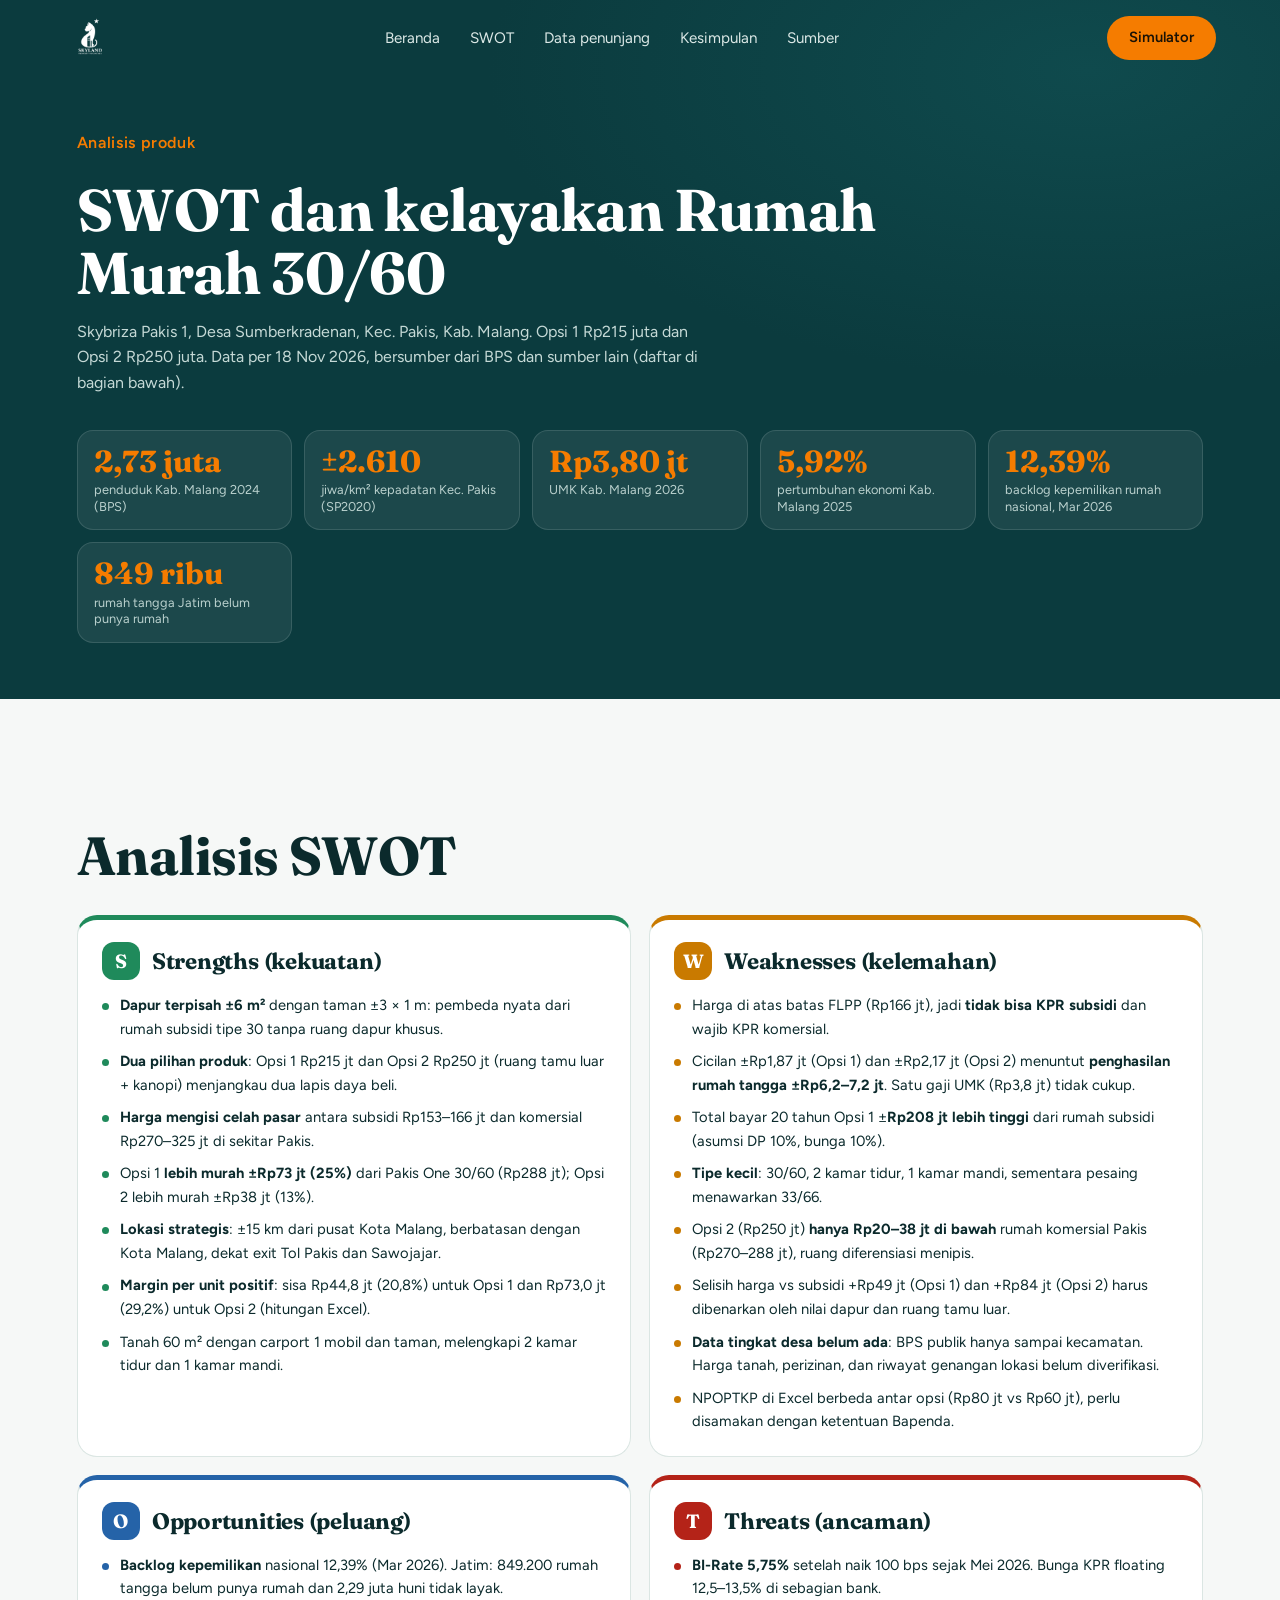
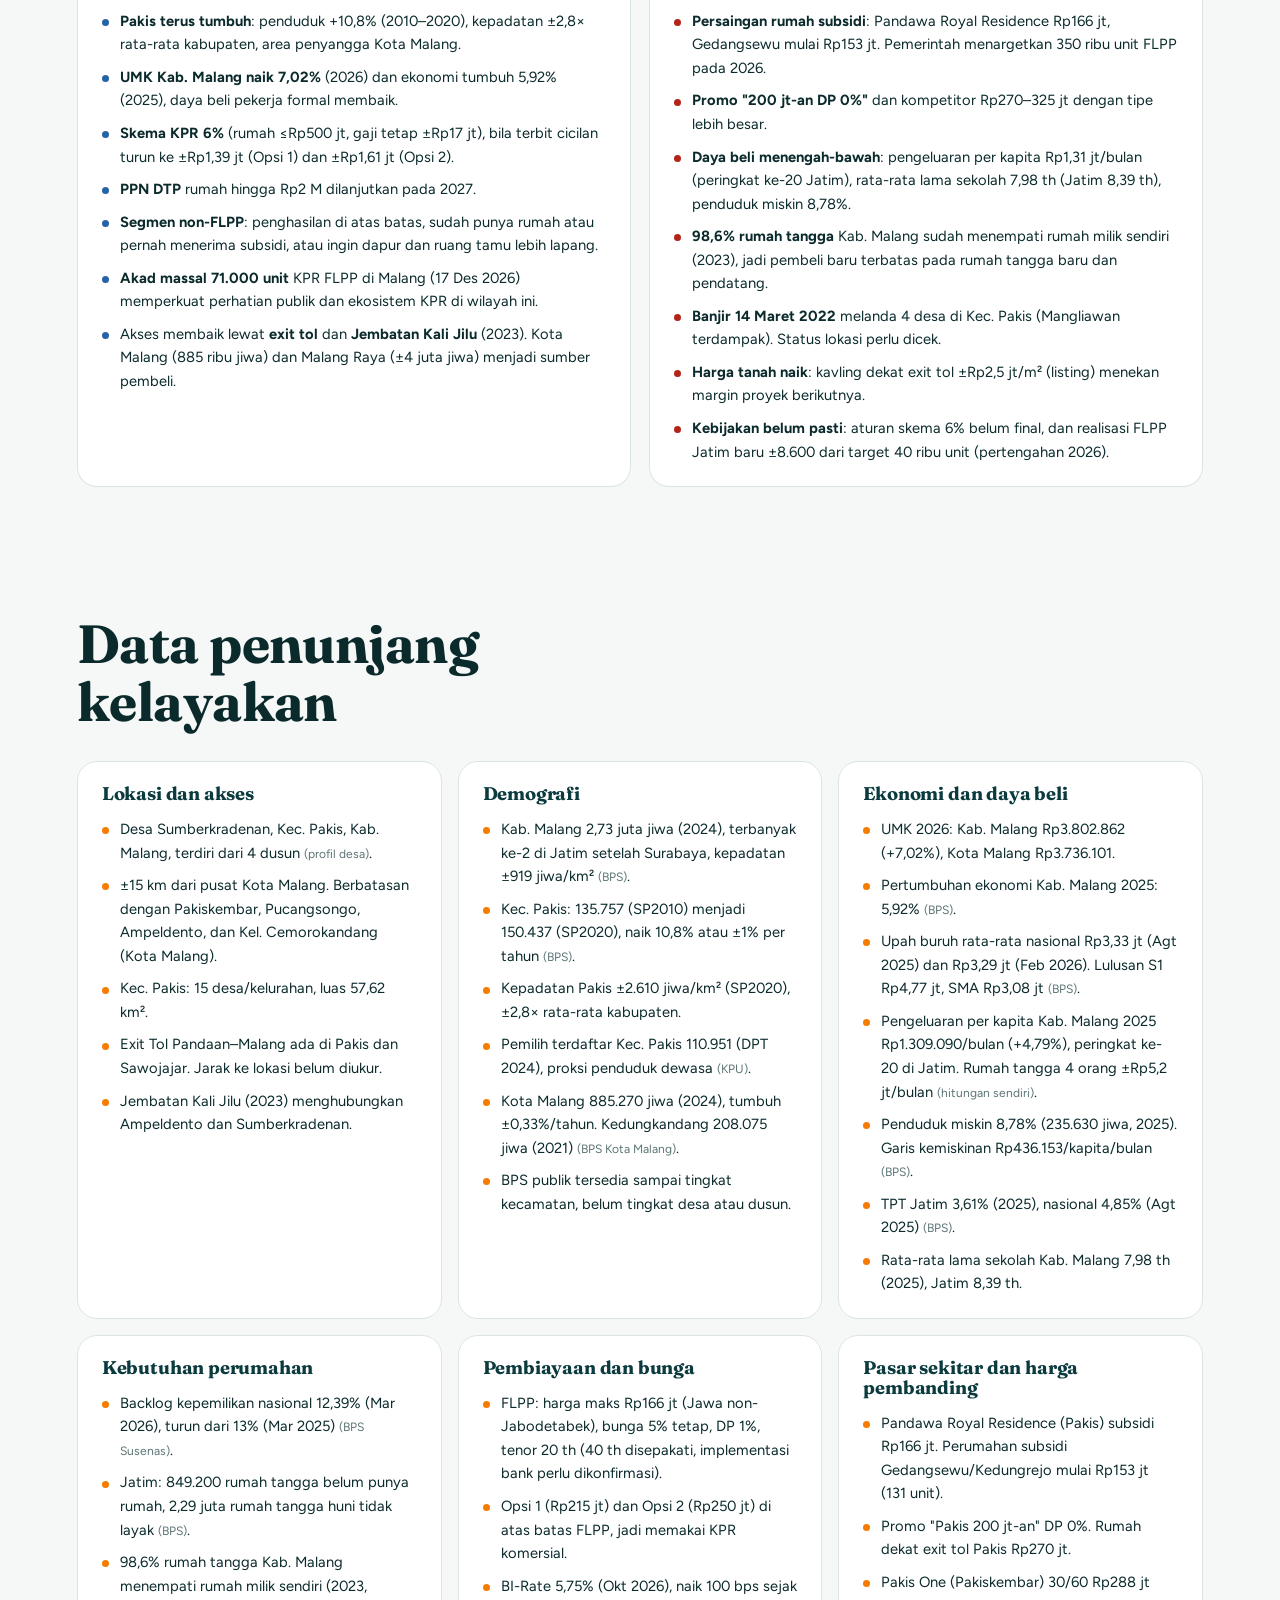
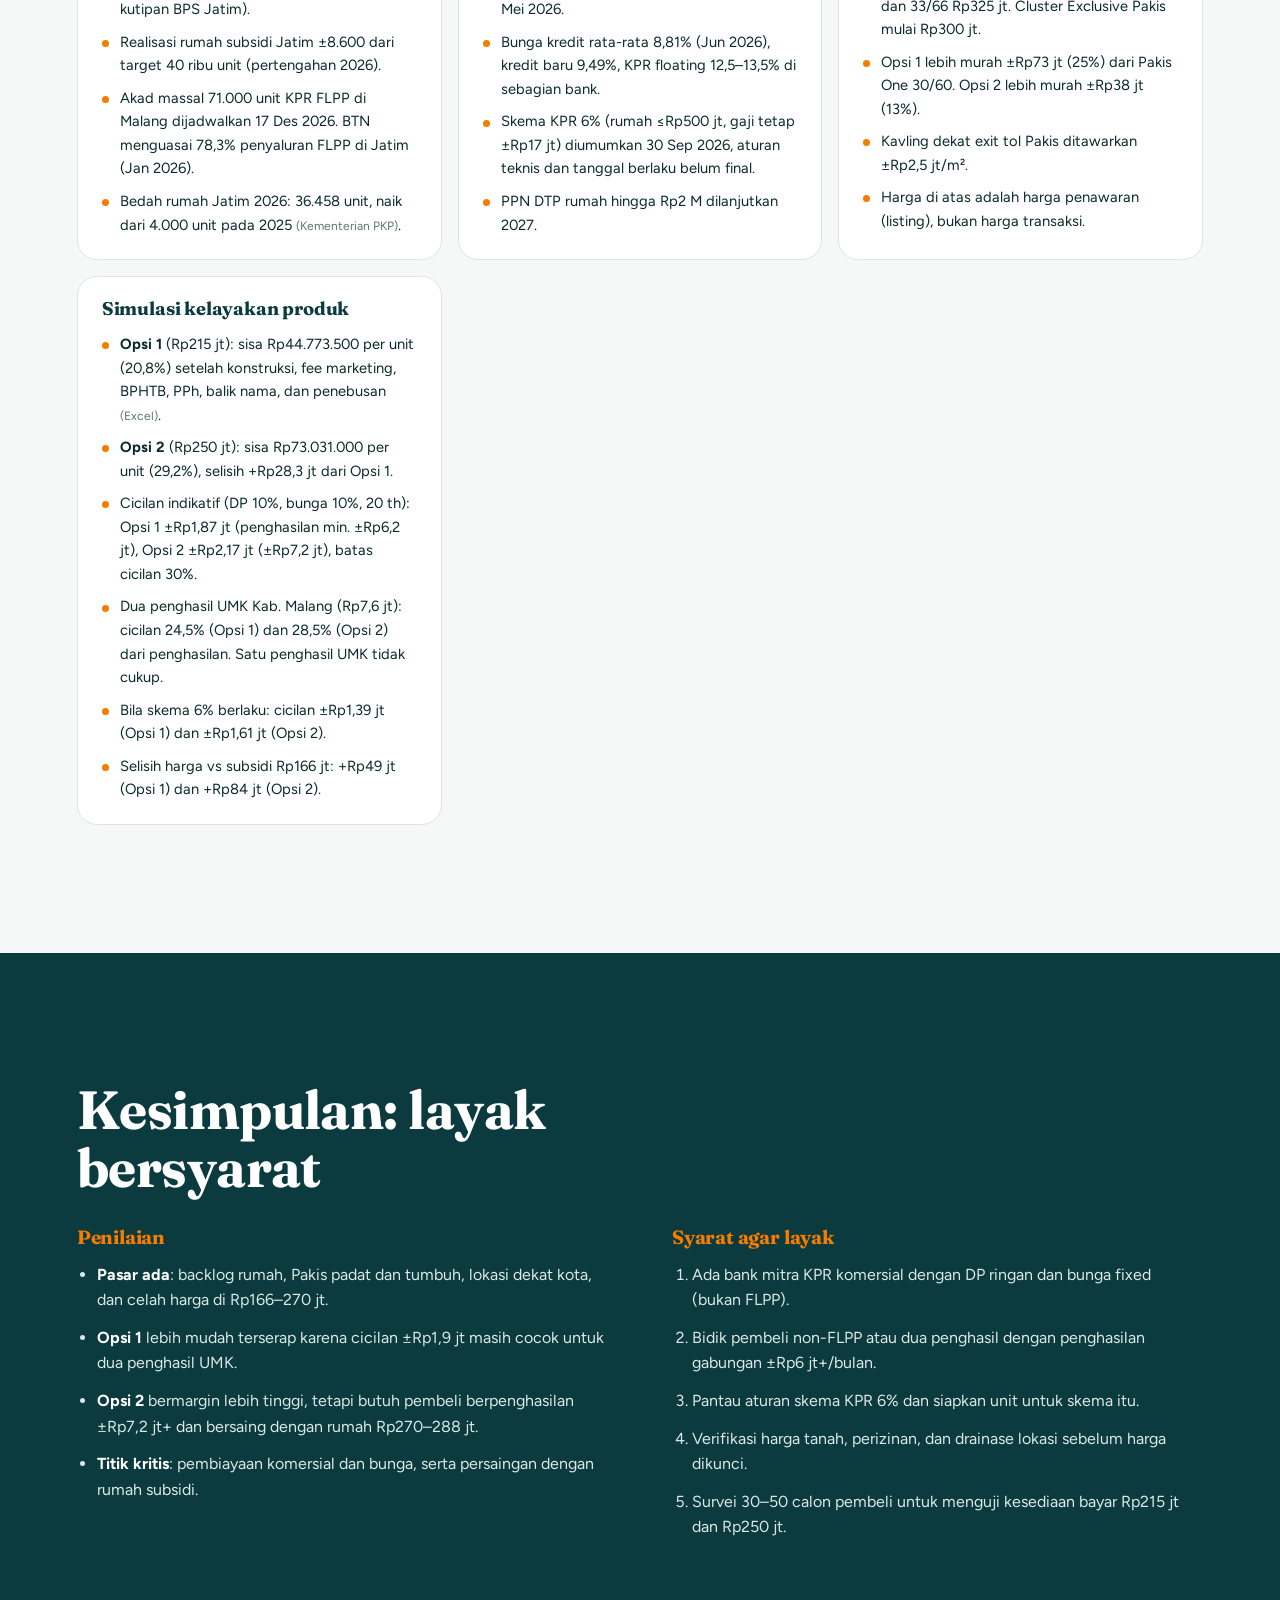
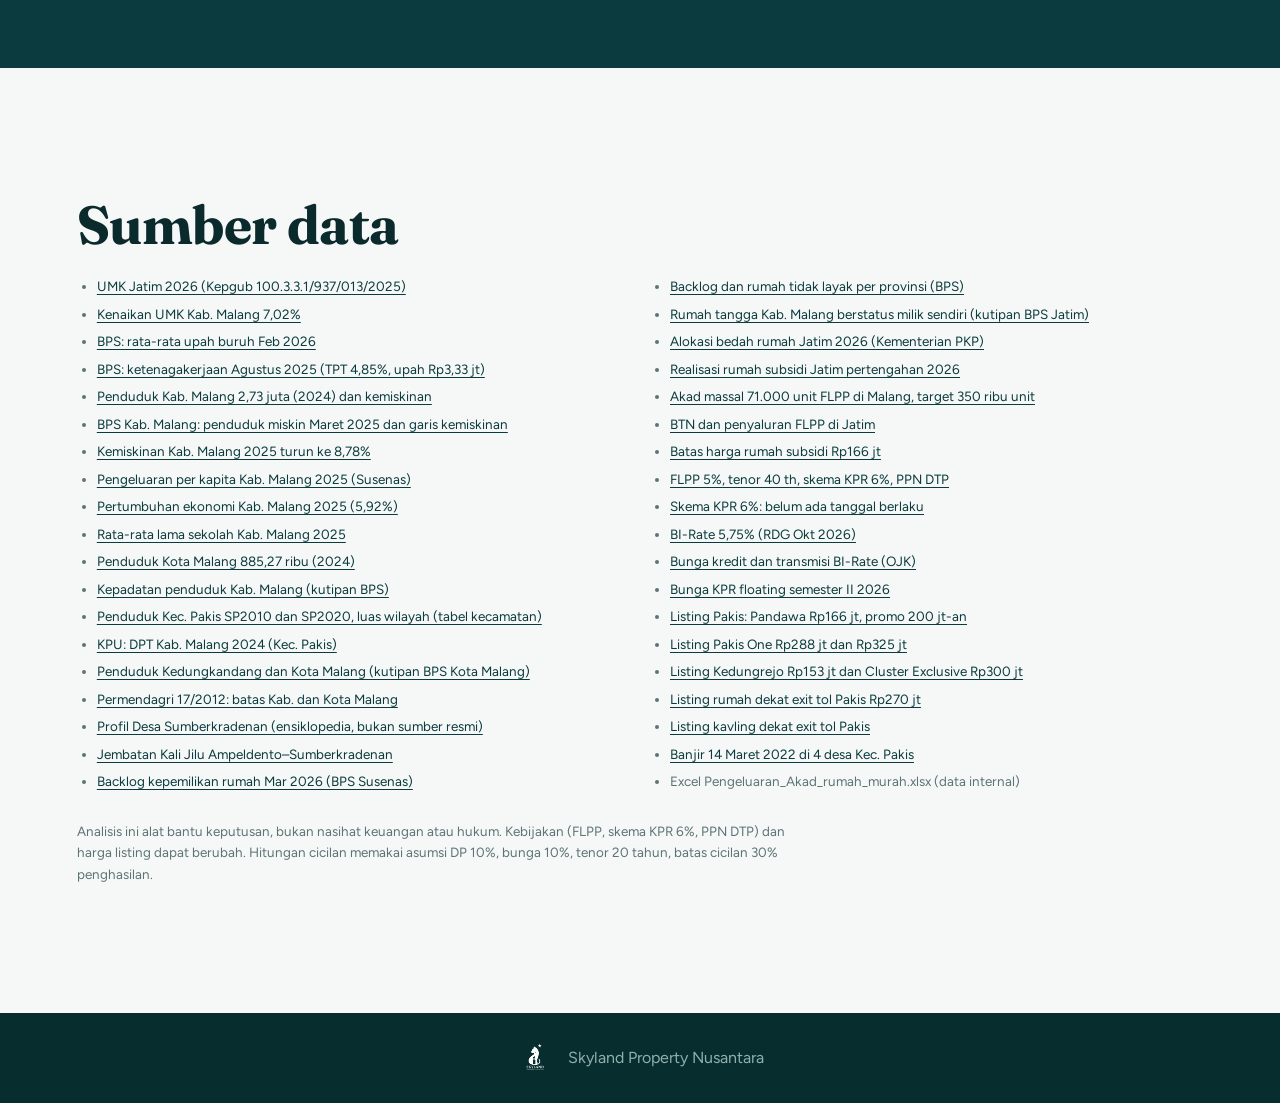
==== analisa.html @ 891e8d33 "Add files via upload" ====
<!DOCTYPE html>
<html lang="id">
<head>
<meta charset="UTF-8">
<meta name="viewport" content="width=device-width, initial-scale=1">
<title>Analisis SWOT &amp; Kelayakan | Rumah Murah 30/60 Skybriza Pakis</title>
<link rel="preconnect" href="https://fonts.googleapis.com">
<link rel="preconnect" href="https://fonts.gstatic.com" crossorigin>
<link href="https://fonts.googleapis.com/css2?family=Fraunces:opsz,wght@9..144,500;9..144,700&family=Figtree:wght@400;500;600;700&display=swap" rel="stylesheet">
<link rel="stylesheet" href="style.css">
</head>
<body>
<header class="nav" id="nav">
  <a href="index.html" class="brand"><img src="img/logo.webp" alt="Skyland Property Nusantara"></a>
  <nav>
    <a href="index.html">Beranda</a>
    <a href="#swot">SWOT</a>
    <a href="#data">Data penunjang</a>
    <a href="#kesimpulan">Kesimpulan</a>
    <a href="#sumber">Sumber</a>
  </nav>
  <a href="index.html#simulator" class="btn btn-sm">Simulator</a>
</header>

<main>
<section class="ahero">
  <p class="tag">Analisis produk</p>
  <h1>SWOT dan kelayakan Rumah Murah 30/60</h1>
  <p>Skybriza Pakis 1, Desa Sumberkradenan, Kec. Pakis, Kab. Malang. Opsi 1 Rp215 juta dan Opsi 2 Rp250 juta. Data per 18 Nov 2026, bersumber dari BPS dan sumber lain (daftar di bagian bawah).</p>
  <div class="figs">
    <div class="fig"><b data-to="2.73" data-dec="2" data-suf=" juta">0</b><span>penduduk Kab. Malang 2024 (BPS)</span></div>
    <div class="fig"><b data-to="2610" data-pre="±">0</b><span>jiwa/km² kepadatan Kec. Pakis (SP2020)</span></div>
    <div class="fig"><b data-to="3.80" data-dec="2" data-pre="Rp" data-suf=" jt">0</b><span>UMK Kab. Malang 2026</span></div>
    <div class="fig"><b data-to="5.92" data-dec="2" data-suf="%">0</b><span>pertumbuhan ekonomi Kab. Malang 2025</span></div>
    <div class="fig"><b data-to="12.39" data-dec="2" data-suf="%">0</b><span>backlog kepemilikan rumah nasional, Mar 2026</span></div>
    <div class="fig"><b data-to="849" data-suf=" ribu">0</b><span>rumah tangga Jatim belum punya rumah</span></div>
  </div>
</section>

<section class="sec" id="swot">
  <h2>Analisis SWOT</h2>
  <div class="swot">
    <article class="sw" style="--c:#1f8a5b"><h3><i>S</i>Strengths (kekuatan)</h3><ul>
      <li><b>Dapur terpisah ±6 m²</b> dengan taman ±3 × 1 m: pembeda nyata dari rumah subsidi tipe 30 tanpa ruang dapur khusus.</li>
      <li><b>Dua pilihan produk</b>: Opsi 1 Rp215 jt dan Opsi 2 Rp250 jt (ruang tamu luar + kanopi) menjangkau dua lapis daya beli.</li>
      <li><b>Harga mengisi celah pasar</b> antara subsidi Rp153–166 jt dan komersial Rp270–325 jt di sekitar Pakis.</li>
      <li>Opsi 1 <b>lebih murah ±Rp73 jt (25%)</b> dari Pakis One 30/60 (Rp288 jt); Opsi 2 lebih murah ±Rp38 jt (13%).</li>
      <li><b>Lokasi strategis</b>: ±15 km dari pusat Kota Malang, berbatasan dengan Kota Malang, dekat exit Tol Pakis dan Sawojajar.</li>
      <li><b>Margin per unit positif</b>: sisa Rp44,8 jt (20,8%) untuk Opsi 1 dan Rp73,0 jt (29,2%) untuk Opsi 2 (hitungan Excel).</li>
      <li>Tanah 60 m² dengan carport 1 mobil dan taman, melengkapi 2 kamar tidur dan 1 kamar mandi.</li>
    </ul></article>
    <article class="sw" style="--c:#c97a00"><h3><i>W</i>Weaknesses (kelemahan)</h3><ul>
      <li>Harga di atas batas FLPP (Rp166 jt), jadi <b>tidak bisa KPR subsidi</b> dan wajib KPR komersial.</li>
      <li>Cicilan ±Rp1,87 jt (Opsi 1) dan ±Rp2,17 jt (Opsi 2) menuntut <b>penghasilan rumah tangga ±Rp6,2–7,2 jt</b>. Satu gaji UMK (Rp3,8 jt) tidak cukup.</li>
      <li>Total bayar 20 tahun Opsi 1 ±<b>Rp208 jt lebih tinggi</b> dari rumah subsidi (asumsi DP 10%, bunga 10%).</li>
      <li><b>Tipe kecil</b>: 30/60, 2 kamar tidur, 1 kamar mandi, sementara pesaing menawarkan 33/66.</li>
      <li>Opsi 2 (Rp250 jt) <b>hanya Rp20–38 jt di bawah</b> rumah komersial Pakis (Rp270–288 jt), ruang diferensiasi menipis.</li>
      <li>Selisih harga vs subsidi +Rp49 jt (Opsi 1) dan +Rp84 jt (Opsi 2) harus dibenarkan oleh nilai dapur dan ruang tamu luar.</li>
      <li><b>Data tingkat desa belum ada</b>: BPS publik hanya sampai kecamatan. Harga tanah, perizinan, dan riwayat genangan lokasi belum diverifikasi.</li>
      <li>NPOPTKP di Excel berbeda antar opsi (Rp80 jt vs Rp60 jt), perlu disamakan dengan ketentuan Bapenda.</li>
    </ul></article>
    <article class="sw" style="--c:#2563a8"><h3><i>O</i>Opportunities (peluang)</h3><ul>
      <li><b>Backlog kepemilikan</b> nasional 12,39% (Mar 2026). Jatim: 849.200 rumah tangga belum punya rumah dan 2,29 juta huni tidak layak.</li>
      <li><b>Pakis terus tumbuh</b>: penduduk +10,8% (2010–2020), kepadatan ±2,8× rata-rata kabupaten, area penyangga Kota Malang.</li>
      <li><b>UMK Kab. Malang naik 7,02%</b> (2026) dan ekonomi tumbuh 5,92% (2025), daya beli pekerja formal membaik.</li>
      <li><b>Skema KPR 6%</b> (rumah ≤Rp500 jt, gaji tetap ±Rp17 jt), bila terbit cicilan turun ke ±Rp1,39 jt (Opsi 1) dan ±Rp1,61 jt (Opsi 2).</li>
      <li><b>PPN DTP</b> rumah hingga Rp2 M dilanjutkan pada 2027.</li>
      <li><b>Segmen non-FLPP</b>: penghasilan di atas batas, sudah punya rumah atau pernah menerima subsidi, atau ingin dapur dan ruang tamu lebih lapang.</li>
      <li><b>Akad massal 71.000 unit</b> KPR FLPP di Malang (17 Des 2026) memperkuat perhatian publik dan ekosistem KPR di wilayah ini.</li>
      <li>Akses membaik lewat <b>exit tol</b> dan <b>Jembatan Kali Jilu</b> (2023). Kota Malang (885 ribu jiwa) dan Malang Raya (±4 juta jiwa) menjadi sumber pembeli.</li>
    </ul></article>
    <article class="sw" style="--c:#b42318"><h3><i>T</i>Threats (ancaman)</h3><ul>
      <li><b>BI-Rate 5,75%</b> setelah naik 100 bps sejak Mei 2026. Bunga KPR floating 12,5–13,5% di sebagian bank.</li>
      <li><b>Persaingan rumah subsidi</b>: Pandawa Royal Residence Rp166 jt, Gedangsewu mulai Rp153 jt. Pemerintah menargetkan 350 ribu unit FLPP pada 2026.</li>
      <li><b>Promo "200 jt-an DP 0%"</b> dan kompetitor Rp270–325 jt dengan tipe lebih besar.</li>
      <li><b>Daya beli menengah-bawah</b>: pengeluaran per kapita Rp1,31 jt/bulan (peringkat ke-20 Jatim), rata-rata lama sekolah 7,98 th (Jatim 8,39 th), penduduk miskin 8,78%.</li>
      <li><b>98,6% rumah tangga</b> Kab. Malang sudah menempati rumah milik sendiri (2023), jadi pembeli baru terbatas pada rumah tangga baru dan pendatang.</li>
      <li><b>Banjir 14 Maret 2022</b> melanda 4 desa di Kec. Pakis (Mangliawan terdampak). Status lokasi perlu dicek.</li>
      <li><b>Harga tanah naik</b>: kavling dekat exit tol ±Rp2,5 jt/m² (listing) menekan margin proyek berikutnya.</li>
      <li><b>Kebijakan belum pasti</b>: aturan skema 6% belum final, dan realisasi FLPP Jatim baru ±8.600 dari target 40 ribu unit (pertengahan 2026).</li>
    </ul></article>
  </div>
</section>

<section class="sec" id="data" style="padding-top:0">
  <h2>Data penunjang kelayakan</h2>
  <div class="data">
    <article class="dc"><h3>Lokasi dan akses</h3><ul>
      <li>Desa Sumberkradenan, Kec. Pakis, Kab. Malang, terdiri dari 4 dusun <em>(profil desa)</em>.</li>
      <li>±15 km dari pusat Kota Malang. Berbatasan dengan Pakiskembar, Pucangsongo, Ampeldento, dan Kel. Cemorokandang (Kota Malang).</li>
      <li>Kec. Pakis: 15 desa/kelurahan, luas 57,62 km².</li>
      <li>Exit Tol Pandaan–Malang ada di Pakis dan Sawojajar. Jarak ke lokasi belum diukur.</li>
      <li>Jembatan Kali Jilu (2023) menghubungkan Ampeldento dan Sumberkradenan.</li>
    </ul></article>
    <article class="dc"><h3>Demografi</h3><ul>
      <li>Kab. Malang 2,73 juta jiwa (2024), terbanyak ke-2 di Jatim setelah Surabaya, kepadatan ±919 jiwa/km² <em>(BPS)</em>.</li>
      <li>Kec. Pakis: 135.757 (SP2010) menjadi 150.437 (SP2020), naik 10,8% atau ±1% per tahun <em>(BPS)</em>.</li>
      <li>Kepadatan Pakis ±2.610 jiwa/km² (SP2020), ±2,8× rata-rata kabupaten.</li>
      <li>Pemilih terdaftar Kec. Pakis 110.951 (DPT 2024), proksi penduduk dewasa <em>(KPU)</em>.</li>
      <li>Kota Malang 885.270 jiwa (2024), tumbuh ±0,33%/tahun. Kedungkandang 208.075 jiwa (2021) <em>(BPS Kota Malang)</em>.</li>
      <li>BPS publik tersedia sampai tingkat kecamatan, belum tingkat desa atau dusun.</li>
    </ul></article>
    <article class="dc"><h3>Ekonomi dan daya beli</h3><ul>
      <li>UMK 2026: Kab. Malang Rp3.802.862 (+7,02%), Kota Malang Rp3.736.101.</li>
      <li>Pertumbuhan ekonomi Kab. Malang 2025: 5,92% <em>(BPS)</em>.</li>
      <li>Upah buruh rata-rata nasional Rp3,33 jt (Agt 2025) dan Rp3,29 jt (Feb 2026). Lulusan S1 Rp4,77 jt, SMA Rp3,08 jt <em>(BPS)</em>.</li>
      <li>Pengeluaran per kapita Kab. Malang 2025 Rp1.309.090/bulan (+4,79%), peringkat ke-20 di Jatim. Rumah tangga 4 orang ±Rp5,2 jt/bulan <em>(hitungan sendiri)</em>.</li>
      <li>Penduduk miskin 8,78% (235.630 jiwa, 2025). Garis kemiskinan Rp436.153/kapita/bulan <em>(BPS)</em>.</li>
      <li>TPT Jatim 3,61% (2025), nasional 4,85% (Agt 2025) <em>(BPS)</em>.</li>
      <li>Rata-rata lama sekolah Kab. Malang 7,98 th (2025), Jatim 8,39 th.</li>
    </ul></article>
    <article class="dc"><h3>Kebutuhan perumahan</h3><ul>
      <li>Backlog kepemilikan nasional 12,39% (Mar 2026), turun dari 13% (Mar 2025) <em>(BPS Susenas)</em>.</li>
      <li>Jatim: 849.200 rumah tangga belum punya rumah, 2,29 juta rumah tangga huni tidak layak <em>(BPS)</em>.</li>
      <li>98,6% rumah tangga Kab. Malang menempati rumah milik sendiri (2023, kutipan BPS Jatim).</li>
      <li>Realisasi rumah subsidi Jatim ±8.600 dari target 40 ribu unit (pertengahan 2026).</li>
      <li>Akad massal 71.000 unit KPR FLPP di Malang dijadwalkan 17 Des 2026. BTN menguasai 78,3% penyaluran FLPP di Jatim (Jan 2026).</li>
      <li>Bedah rumah Jatim 2026: 36.458 unit, naik dari 4.000 unit pada 2025 <em>(Kementerian PKP)</em>.</li>
    </ul></article>
    <article class="dc"><h3>Pembiayaan dan bunga</h3><ul>
      <li>FLPP: harga maks Rp166 jt (Jawa non-Jabodetabek), bunga 5% tetap, DP 1%, tenor 20 th (40 th disepakati, implementasi bank perlu dikonfirmasi).</li>
      <li>Opsi 1 (Rp215 jt) dan Opsi 2 (Rp250 jt) di atas batas FLPP, jadi memakai KPR komersial.</li>
      <li>BI-Rate 5,75% (Okt 2026), naik 100 bps sejak Mei 2026.</li>
      <li>Bunga kredit rata-rata 8,81% (Jun 2026), kredit baru 9,49%, KPR floating 12,5–13,5% di sebagian bank.</li>
      <li>Skema KPR 6% (rumah ≤Rp500 jt, gaji tetap ±Rp17 jt) diumumkan 30 Sep 2026, aturan teknis dan tanggal berlaku belum final.</li>
      <li>PPN DTP rumah hingga Rp2 M dilanjutkan 2027.</li>
    </ul></article>
    <article class="dc"><h3>Pasar sekitar dan harga pembanding</h3><ul>
      <li>Pandawa Royal Residence (Pakis) subsidi Rp166 jt. Perumahan subsidi Gedangsewu/Kedungrejo mulai Rp153 jt (131 unit).</li>
      <li>Promo "Pakis 200 jt-an" DP 0%. Rumah dekat exit tol Pakis Rp270 jt.</li>
      <li>Pakis One (Pakiskembar) 30/60 Rp288 jt dan 33/66 Rp325 jt. Cluster Exclusive Pakis mulai Rp300 jt.</li>
      <li>Opsi 1 lebih murah ±Rp73 jt (25%) dari Pakis One 30/60. Opsi 2 lebih murah ±Rp38 jt (13%).</li>
      <li>Kavling dekat exit tol Pakis ditawarkan ±Rp2,5 jt/m².</li>
      <li>Harga di atas adalah harga penawaran (listing), bukan harga transaksi.</li>
    </ul></article>
    <article class="dc"><h3>Simulasi kelayakan produk</h3><ul>
      <li><b>Opsi 1</b> (Rp215 jt): sisa Rp44.773.500 per unit (20,8%) setelah konstruksi, fee marketing, BPHTB, PPh, balik nama, dan penebusan <em>(Excel)</em>.</li>
      <li><b>Opsi 2</b> (Rp250 jt): sisa Rp73.031.000 per unit (29,2%), selisih +Rp28,3 jt dari Opsi 1.</li>
      <li>Cicilan indikatif (DP 10%, bunga 10%, 20 th): Opsi 1 ±Rp1,87 jt (penghasilan min. ±Rp6,2 jt), Opsi 2 ±Rp2,17 jt (±Rp7,2 jt), batas cicilan 30%.</li>
      <li>Dua penghasil UMK Kab. Malang (Rp7,6 jt): cicilan 24,5% (Opsi 1) dan 28,5% (Opsi 2) dari penghasilan. Satu penghasil UMK tidak cukup.</li>
      <li>Bila skema 6% berlaku: cicilan ±Rp1,39 jt (Opsi 1) dan ±Rp1,61 jt (Opsi 2).</li>
      <li>Selisih harga vs subsidi Rp166 jt: +Rp49 jt (Opsi 1) dan +Rp84 jt (Opsi 2).</li>
    </ul></article>
  </div>
</section>

<section class="sec dark" id="kesimpulan">
  <h2>Kesimpulan: layak bersyarat</h2>
  <div class="concl">
    <div><h3>Penilaian</h3><ul class="cl">
      <li><b>Pasar ada</b>: backlog rumah, Pakis padat dan tumbuh, lokasi dekat kota, dan celah harga di Rp166–270 jt.</li>
      <li><b>Opsi 1</b> lebih mudah terserap karena cicilan ±Rp1,9 jt masih cocok untuk dua penghasil UMK.</li>
      <li><b>Opsi 2</b> bermargin lebih tinggi, tetapi butuh pembeli berpenghasilan ±Rp7,2 jt+ dan bersaing dengan rumah Rp270–288 jt.</li>
      <li><b>Titik kritis</b>: pembiayaan komersial dan bunga, serta persaingan dengan rumah subsidi.</li>
    </ul></div>
    <div><h3>Syarat agar layak</h3><ol class="cl">
      <li>Ada bank mitra KPR komersial dengan DP ringan dan bunga fixed (bukan FLPP).</li>
      <li>Bidik pembeli non-FLPP atau dua penghasil dengan penghasilan gabungan ±Rp6 jt+/bulan.</li>
      <li>Pantau aturan skema KPR 6% dan siapkan unit untuk skema itu.</li>
      <li>Verifikasi harga tanah, perizinan, dan drainase lokasi sebelum harga dikunci.</li>
      <li>Survei 30–50 calon pembeli untuk menguji kesediaan bayar Rp215 jt dan Rp250 jt.</li>
    </ol></div>
  </div>
</section>

<section class="sec" id="sumber">
  <h2>Sumber data</h2>
  <ul class="srcl" id="srcl"></ul>
  <p class="hint2">Analisis ini alat bantu keputusan, bukan nasihat keuangan atau hukum. Kebijakan (FLPP, skema KPR 6%, PPN DTP) dan harga listing dapat berubah. Hitungan cicilan memakai asumsi DP 10%, bunga 10%, tenor 20 tahun, batas cicilan 30% penghasilan.</p>
</section>
</main>
<footer><img src="img/logo.webp" alt=""><span>Skyland Property Nusantara</span></footer>
<script src="analisa.js"></script>
</body>
</html>
---- style.css ----
:root{
  --teal:#0b3b3e; --teal2:#0f4a4d; --mint:#e8efed; --paper:#f6f8f7;
  --orange:#f57c00; --green:#1f7a6b; --ink:#0b2a2c; --mut:#5d7476;
  --serif:'Fraunces',Cambria,Georgia,serif; --sans:'Figtree',system-ui,sans-serif;
  --mx:0; --my:0;
}
*{box-sizing:border-box;margin:0;padding:0}
html{scroll-behavior:smooth;scroll-padding-top:80px}
body{font-family:var(--sans);color:var(--ink);background:var(--paper);line-height:1.6;overflow-x:hidden}
img{display:block;max-width:100%}
h1,h2,h3{font-family:var(--serif);font-weight:700;line-height:1.08;letter-spacing:-.01em}
h2{font-size:clamp(2rem,4.2vw,3.4rem);max-width:18ch}
a{color:inherit;text-decoration:none}
:focus-visible{outline:3px solid var(--orange);outline-offset:3px}

/* NAV */
.nav{position:fixed;inset:0 0 auto;z-index:50;display:flex;align-items:center;justify-content:space-between;padding:12px clamp(20px,5vw,64px);transition:.3s}
.nav.solid{background:rgba(11,59,62,.88);backdrop-filter:blur(14px);padding-block:8px}
.brand img{height:52px;width:auto}
.nav nav{display:flex;gap:30px;color:#dbe8e6;font-size:.95rem}
.nav nav a{position:relative;padding:4px 0}
.nav nav a::after{content:"";position:absolute;left:0;bottom:0;height:2px;width:100%;background:var(--orange);transform:scaleX(0);transform-origin:left;transition:transform .3s}
.nav nav a:hover::after{transform:scaleX(1)}
.btn{display:inline-block;background:var(--orange);color:#1a1205;font-weight:600;padding:16px 34px;border-radius:999px;transition:transform .25s,box-shadow .25s}
.btn:hover{transform:translateY(-3px);box-shadow:0 14px 30px -10px rgba(245,124,0,.7)}
.btn-sm{padding:10px 22px;font-size:.92rem}

/* HERO */
.hero{min-height:100svh;background:radial-gradient(1200px 700px at 80% 30%,var(--teal2),var(--teal) 60%);color:#fff;display:grid;grid-template-columns:1.05fr .95fr;align-items:center;gap:40px;padding:120px clamp(20px,6vw,90px) 70px;overflow:hidden}
.tag{color:var(--orange);font-weight:600;letter-spacing:.04em;margin-bottom:22px}
.hero h1{font-size:clamp(2.8rem,6.6vw,5.8rem)}
.hero h1 span{display:block;opacity:0;transform:translateY(40px);animation:up .9s cubic-bezier(.2,.7,.2,1) forwards}
.hero h1 span:nth-child(2){animation-delay:.18s}
.lead{max-width:34ch;font-size:1.2rem;color:#c5d9d6;margin:28px 0 36px;opacity:0;animation:up .9s .4s forwards}
.hero-cta{display:flex;align-items:center;gap:28px;flex-wrap:wrap;opacity:0;animation:up .9s .55s forwards}
.price{background:var(--orange);color:#1a1205;font-weight:700;font-size:1.5rem;padding:14px 38px;border-radius:999px}
.link{border-bottom:2px solid var(--orange);padding-bottom:3px}
@keyframes up{to{opacity:1;transform:none}}

.stage{position:relative;height:min(78vh,680px);justify-self:center;width:min(100%,520px)}
.layer{position:absolute;transition:transform .25s ease-out;will-change:transform}
.l1{inset:0 12% 0 0;transform:translate(calc(var(--mx)*-14px),calc(var(--my)*-10px))}
.l2{right:0;bottom:3%;width:47%;transform:translate(calc(var(--mx)*26px),calc(var(--my)*20px));animation:float 6s ease-in-out infinite}
.l3{left:-4%;top:14%;transform:translate(calc(var(--mx)*40px),calc(var(--my)*28px))}
.arch{height:100%;border-radius:999px 999px 28px 28px;overflow:hidden;box-shadow:0 40px 80px -30px #000}
.arch img{width:100%;height:118%;object-fit:cover;transform:translateY(var(--sy,0px))}
.plan-card{background:#fff;padding:10px;border-radius:20px;box-shadow:0 30px 60px -20px #000}
.plan-card img{border-radius:12px}
.chip{background:rgba(255,255,255,.95);color:var(--ink);padding:12px 18px;border-radius:16px;font-size:.85rem;line-height:1.3;box-shadow:0 18px 40px -16px #000}
.chip b{font-size:1.1rem;color:var(--orange)}
@keyframes float{50%{translate:0 -12px}}

/* SECTIONS */
.sec{padding:clamp(70px,10vw,140px) clamp(20px,6vw,90px)}
.sub{color:var(--mut);margin-top:14px}
.dark{background:var(--teal);color:#fff}
.dark .sub{color:#a9c4c1}

/* COMPARE */
.compare{--p:50%;position:relative;margin-top:44px;border-radius:28px;overflow:hidden;background:#fff;height:min(72vh,620px);box-shadow:0 30px 70px -40px #0b3b3e;user-select:none;touch-action:pan-y}
.pane{position:absolute;inset:0;display:grid;place-items:center;padding:24px}
.pane img{height:100%;width:auto;max-width:46%;object-fit:contain}
.base{background:var(--mint)}
.base img{margin-right:auto;margin-left:6%}
.top{background:#fff;clip-path:inset(0 0 0 var(--p))}
.top img{margin-left:auto;margin-right:6%}
.cap{position:absolute;top:50%;transform:translateY(-50%);max-width:240px}
.cap small{display:block;color:var(--mut);font-weight:600}
.cap b{display:block;font-family:var(--serif);font-size:clamp(1.6rem,3vw,2.5rem);margin:4px 0 8px}
.cap span{font-size:.95rem;color:var(--mut)}
.cap.left{right:6%;text-align:right}
.cap.right{left:6%}
.cap.right small,.cap.right b{color:var(--orange)}
.handle{position:absolute;top:0;bottom:0;left:var(--p);width:3px;background:var(--orange);transform:translateX(-50%);pointer-events:none}
.handle i{position:absolute;top:50%;left:50%;width:54px;height:54px;border-radius:50%;background:var(--orange);transform:translate(-50%,-50%);box-shadow:0 8px 24px -6px rgba(0,0,0,.5)}
.handle i::before,.handle i::after{content:"";position:absolute;top:50%;width:9px;height:9px;border:solid #1a1205;border-width:0 0 3px 3px}
.handle i::before{left:14px;transform:translateY(-50%) rotate(45deg)}
.handle i::after{right:14px;transform:translateY(-50%) rotate(-135deg)}
#range{position:absolute;inset:0;width:100%;height:100%;opacity:0;cursor:ew-resize}

/* DENAH */
.denah-wrap{display:grid;grid-template-columns:minmax(260px,.8fr) 1.2fr;gap:clamp(30px,6vw,90px);align-items:center}
.plan{position:relative;background:#fff;padding:14px;border-radius:24px;max-width:400px;justify-self:center;box-shadow:0 40px 80px -30px #000}
.plan img{border-radius:14px}
.pin{position:absolute;left:var(--x);top:var(--y);width:38px;height:38px;margin:-19px 0 0 -19px;border-radius:50%;border:3px solid #fff;background:var(--orange);color:#1a1205;font:700 1rem var(--sans);cursor:pointer;transition:transform .25s,background .25s}
.pin::after{content:"";position:absolute;inset:-8px;border-radius:50%;border:2px solid var(--orange);animation:ping 2.4s infinite;opacity:0}
.pin.on{transform:scale(1.3);background:#fff;z-index:2}
.pin.on::after{opacity:1}
@keyframes ping{0%{transform:scale(.7);opacity:.9}100%{transform:scale(1.5);opacity:0}}
.rooms ul{list-style:none;margin-top:34px}
.rooms li{display:flex;align-items:center;gap:18px;padding:16px 18px;border-radius:18px;cursor:pointer;transition:background .25s,transform .25s}
.rooms li:hover,.rooms li.on{background:rgba(255,255,255,.09)}
.rooms li.on{transform:translateX(10px)}
.rooms li>i{flex:none;width:42px;height:42px;border-radius:50%;background:var(--orange);color:#1a1205;display:grid;place-items:center;font:700 1rem var(--sans)}
.rooms li b{display:block;font-size:1.15rem}
.rooms li span{color:#a9c4c1}

/* DAPUR */
.kitchen{display:grid;grid-template-columns:1.2fr .8fr;gap:clamp(30px,5vw,80px);margin-top:46px;align-items:center}
.tabs{display:inline-flex;background:var(--mint);border-radius:999px;padding:5px;margin-bottom:18px}
.tabs button{border:0;background:none;font:600 .92rem var(--sans);padding:9px 20px;border-radius:999px;cursor:pointer;color:var(--mut)}
.tabs button.on{background:var(--teal);color:#fff}
.tilt{position:relative;border-radius:26px;overflow:hidden;background:var(--mint);transform:perspective(1000px) rotateX(var(--rx,0deg)) rotateY(var(--ry,0deg));transition:transform .2s ease-out;box-shadow:0 36px 70px -36px #0b3b3e}
.tilt img{width:100%;aspect-ratio:16/10;object-fit:cover;transition:opacity .3s}
.badge{position:absolute;left:20px;bottom:20px;background:var(--orange);color:#1a1205;font-weight:700;padding:10px 22px;border-radius:999px}
.feats{list-style:none;display:grid;gap:26px}
.feats li{padding-left:22px;border-left:3px solid var(--orange);color:var(--mut)}
.feats b{display:block;color:var(--ink);font-size:1.15rem;margin-bottom:2px}

/* HARGA */
.money{display:grid;grid-template-columns:1.2fr .8fr;gap:clamp(30px,6vw,90px);margin-top:46px;align-items:center}
.row{display:grid;grid-template-columns:140px 1fr 110px;align-items:center;gap:16px;margin-bottom:22px}
.row span{color:#a9c4c1}
.row b{font:700 1.7rem var(--serif);text-align:right}
.track{height:20px;background:rgba(255,255,255,.1);border-radius:99px;overflow:hidden}
.bar{display:block;height:100%;width:0;border-radius:99px;background:#7fb5ab;transition:width 1.6s cubic-bezier(.2,.7,.2,1)}
.bar.hi{background:var(--orange)}
em{font-style:normal}
.diff{margin-top:34px;color:var(--orange)}
.diff strong{display:block;font:700 clamp(3rem,7vw,5.5rem)/1 var(--serif)}
.checks{list-style:none;display:grid;gap:18px}
.checks li{position:relative;padding-left:48px}
.checks li::before{content:"";position:absolute;left:0;top:-3px;width:32px;height:32px;border-radius:50%;background:#2fa36b}
.checks li::after{content:"";position:absolute;left:11px;top:3px;width:8px;height:15px;border:solid #fff;border-width:0 3px 3px 0;transform:rotate(45deg)}

/* TRIO + SPEC */
.trio{display:grid;grid-template-columns:repeat(3,1fr);gap:24px;margin-top:46px}
.trio article{background:var(--mint);padding:40px 32px;border-radius:24px;transition:transform .3s,background .3s}
.trio article:hover{transform:translateY(-8px);background:#fff}
.trio h3{font-size:1.6rem;margin-bottom:12px}
.trio p{color:var(--mut)}
.specs{display:grid;grid-template-columns:repeat(3,1fr);gap:18px;margin-top:46px}
.specs div{background:var(--mint);border-radius:22px;padding:30px;color:var(--mut)}
.specs b{display:block;font:700 clamp(2.2rem,4vw,3.4rem)/1.1 var(--serif);color:var(--ink)}
.specs .hl{background:var(--orange);color:#3a2300}
.specs .hl b{color:#1a1205}

/* CTA + FOOTER */
.cta{text-align:center;padding:clamp(80px,12vw,160px) 20px}
.cta h2{margin:0 auto 26px;max-width:16ch}
.cta p:not(.sub){color:var(--orange);font-weight:600;font-size:1.25rem}
.cta .btn{margin-top:34px}
footer{background:#082d2f;color:#8fb0ad;display:flex;align-items:center;justify-content:center;gap:14px;padding:26px}
footer img{height:38px}

/* RESPONSIVE */
@media(max-width:900px){
  .nav nav{display:none}
  .hero,.denah-wrap,.kitchen,.money{grid-template-columns:1fr}
  .stage{height:520px;order:-1;margin-top:20px}
  .trio,.specs{grid-template-columns:1fr 1fr}
  .row{grid-template-columns:1fr 90px;}
  .row .track{grid-column:1/-1;order:3}
  .compare{height:520px}
  .cap{max-width:120px}.cap span{display:none}
}
@media(max-width:560px){.trio,.specs{grid-template-columns:1fr}.hero{padding-top:100px}}
@media(prefers-reduced-motion:reduce){*{animation:none!important;transition:none!important}.hero h1 span,.lead,.hero-cta{opacity:1;transform:none}}

/* Opsi denah + harga tunggal */
.switch{display:inline-flex;background:rgba(255,255,255,.1);border-radius:999px;padding:5px;margin:22px 0 4px}
.switch button{border:0;background:none;color:#cfe2df;font:600 .95rem var(--sans);padding:9px 24px;border-radius:999px;cursor:pointer;transition:.25s}
.switch button.on{background:var(--orange);color:#1a1205}
.plan img{transition:opacity .25s}
.pricebig{font:700 clamp(3.4rem,9vw,7rem)/1 var(--serif);color:var(--orange)}
.pricebig em{font-style:normal}

/* Hero: Opsi 1 dan Opsi 2 berdampingan */
.hero{grid-template-columns:.85fr 1.15fr}
.hero h1{font-size:clamp(2.6rem,4.8vw,4.4rem)}
.stage{width:min(100%,760px);height:min(80vh,720px)}
.l1{inset:0 58% 0 0}
.l2{left:30%;right:0;bottom:2%;width:auto;display:flex;gap:14px;animation:none;transform:translate(calc(var(--mx)*18px),calc(var(--my)*14px))}
.plan-card{flex:1;margin:0;position:relative;padding:10px;animation:float 6s ease-in-out infinite}
.plan-card+.plan-card{animation-delay:-3s}
.plan-card img{width:100%;border-radius:12px}
.plan-card figcaption{font-size:.74rem;color:var(--mut);text-align:center;margin-top:6px}
.olab{position:absolute;top:-13px;left:50%;transform:translateX(-50%);background:var(--teal);color:#fff;font:700 .78rem var(--sans);padding:4px 16px;border-radius:99px;border:2px solid #fff;z-index:1}
.olab.hi{background:var(--orange);color:#1a1205}
.l3{left:-3%;top:8%}
.l4{right:0;top:9%;transform:translate(calc(var(--mx)*-30px),calc(var(--my)*20px))}
.layer{pointer-events:none}

/* Slider perbandingan: denah utuh, tidak terpotong */
.compare{height:min(84vh,780px)}
.pane{display:block;padding:0}
.pane img{position:absolute;left:50%;top:24px;height:calc(100% - 48px);width:auto;max-width:90%;transform:translateX(-50%);object-fit:contain;margin:0}
.top{background:var(--mint)}
.cap.left{left:5%;right:auto;text-align:left}
.cap.right{right:5%;left:auto;text-align:right}

@media(max-width:900px){
  .hero{grid-template-columns:1fr}
  .stage{height:600px;order:-1;margin-top:20px}
  .compare{height:560px}
  .pane img{top:78px;height:calc(100% - 92px)}
  .cap{top:14px;transform:none;max-width:44%}
  .cap.left{left:14px}.cap.right{right:14px}
  .cap span{display:none}.cap b{font-size:1.2rem}
}
@media(max-width:700px){
  .stage{height:auto;display:grid;gap:16px;width:100%}
  .layer{position:static;transform:none!important}
  .l1 .arch{height:210px;border-radius:24px}
  .l1 .arch img{height:100%;transform:none}
  .l2{display:flex;gap:10px;padding-top:12px}
  .l3,.l4{display:none}
}

/* Catatan ruang tamu luar + label opsi */
.imgw{position:relative}
.note{position:absolute;left:2.6%;top:64.5%;transform:translateY(-50%);background:var(--orange);color:#1a1205;font:700 .64rem/1.2 var(--sans);padding:3px 9px;border-radius:99px;white-space:nowrap;box-shadow:0 6px 14px -6px #000}
.optdesc{color:var(--orange);font-weight:600;margin-top:10px;max-width:40ch}

/* Simulator keuangan: Opsi 1 kiri, Opsi 2 kanan */
.simcard{background:#fff;color:var(--ink);border-radius:28px;padding:clamp(22px,3vw,44px);max-width:1280px;margin:0 auto}
.simcard h2{max-width:none;font-size:clamp(1.6rem,3vw,2.3rem)}
.simcard h2 small{font:500 .9rem var(--sans);color:var(--mut)}
.subd{color:var(--mut);margin:8px 0 22px}
.simgrid{display:grid;grid-template-columns:1fr 1fr;gap:20px;align-items:start}
.sc{background:var(--mint);border-radius:20px;padding:20px}
.sc.b{background:#fdeedd}
.sc h3{font-size:1.1rem;display:flex;justify-content:space-between;gap:10px;align-items:flex-start}
.sc h3 i{font:700 .68rem var(--sans);background:var(--teal);color:#fff;padding:3px 10px;border-radius:99px;white-space:nowrap}
.sc.b h3 i{background:var(--orange);color:#1a1205}
.fields{display:grid;grid-template-columns:1fr 1fr;gap:10px;margin:14px 0}
.fields label{font-size:.74rem;color:var(--mut);font-weight:600;display:grid;gap:3px}
.fields .in{position:relative}
.fields input{width:100%;font:600 .95rem var(--sans);padding:9px 44px 9px 12px;border:1px solid #cfdcd9;border-radius:12px;background:#fff;color:var(--ink)}
.fields .u{position:absolute;right:12px;top:50%;transform:translateY(-50%);font-size:.75rem;color:var(--mut);font-weight:500}
.res{width:100%;border-collapse:collapse;font-size:.86rem}
.res td{padding:5px 0;border-bottom:1px solid rgba(0,0,0,.08)}
.res td:last-child{text-align:right;font-variant-numeric:tabular-nums;font-weight:600}
.res tr.t td{font-weight:700;border-top:2px solid var(--ink)}
.res tr.k td{font:700 1.2rem var(--serif);color:var(--teal);border:0;padding-top:10px}
.simdiff{margin-top:18px;background:var(--teal);color:#fff;border-radius:16px;padding:14px 20px;font-size:.92rem}
.simdiff b{color:var(--orange)}
@media(max-width:900px){.simgrid{grid-template-columns:1fr}}

/* Harga dan spesifikasi: Opsi 1 kiri, Opsi 2 kanan */
.hero-cta .price{font-size:1.05rem;padding:12px 24px}
.price.alt{background:none;color:#fff;border:2px solid var(--orange)}
.plan-card figcaption b{display:block;color:var(--ink);font-size:.9rem}
.money.prices{grid-template-columns:1fr 1fr;gap:clamp(24px,5vw,70px);align-items:start}
.pcol{border-top:3px solid rgba(255,255,255,.25);padding-top:18px}
.pcol.hi{border-color:var(--orange)}
.plab{font-weight:700;font-size:1.15rem}
.plab span{display:block;font-weight:400;font-size:.9rem;color:#a9c4c1}
.prices .pricebig{font-size:clamp(2.6rem,5.2vw,4.6rem);margin:10px 0 22px}
.prices .checks{gap:12px}
.specpair{display:grid;grid-template-columns:1fr 1fr;gap:clamp(20px,3vw,40px);margin-top:46px;align-items:start}
.spec-col h3{font-size:1.4rem;margin-bottom:12px;display:flex;justify-content:space-between;align-items:baseline;gap:10px}
.spec-col h3 small{font:700 1rem var(--sans);color:var(--orange)}
.spec-col .specs{margin-top:0;gap:12px}
.spec-col .specs div{padding:20px 22px}
.spec-col .specs b{font-size:clamp(1.8rem,2.8vw,2.6rem)}
.specs .wide{grid-column:1/-1}
@media(max-width:900px){.money.prices,.specpair{grid-template-columns:1fr}}

/* Halaman analisis */
.ahero{background:radial-gradient(1000px 520px at 85% 10%,var(--teal2),var(--teal) 60%);color:#fff;padding:130px clamp(20px,6vw,90px) 56px}
.ahero h1{font-size:clamp(2.2rem,4.6vw,4rem);max-width:22ch}
.ahero p:not(.tag){color:#c5d9d6;max-width:64ch;margin-top:14px}
.figs{display:grid;grid-template-columns:repeat(auto-fit,minmax(180px,1fr));gap:12px;margin-top:34px}
.fig{background:rgba(255,255,255,.07);border:1px solid rgba(255,255,255,.12);border-radius:16px;padding:14px 16px}
.fig b{display:block;font:700 1.9rem/1.1 var(--serif);color:var(--orange)}
.fig span{font-size:.8rem;color:#b9d0cd;line-height:1.3;display:block;margin-top:4px}
.swot{display:grid;grid-template-columns:1fr 1fr;gap:18px;margin-top:30px}
.sw,.dc{background:#fff;border:1px solid #dbe6e3;border-radius:20px;padding:22px 24px;transition:transform .3s,box-shadow .3s}
.sw{border-top:5px solid var(--c)}
.sw:hover,.dc:hover{transform:translateY(-4px);box-shadow:0 24px 50px -30px #0b3b3e}
.sw h3{font-size:1.4rem;display:flex;align-items:center;gap:12px}
.sw h3 i{width:38px;height:38px;border-radius:12px;background:var(--c);color:#fff;display:grid;place-items:center;font:700 1.2rem var(--serif);font-style:normal}
.sw ul,.dc ul{margin-top:14px;list-style:none;display:grid;gap:9px;font-size:.92rem}
.sw li,.dc li{position:relative;padding-left:18px}
.sw li::before,.dc li::before{content:"";position:absolute;left:0;top:.62em;width:7px;height:7px;border-radius:50%;background:var(--c,var(--orange))}
.sw li b,.dc li b{color:var(--ink)}
.dc li em{color:var(--mut);font-size:.82em}
.data{display:grid;grid-template-columns:repeat(auto-fit,minmax(330px,1fr));gap:16px;margin-top:30px}
.dc h3{font-size:1.15rem;color:var(--teal)}
.concl{display:grid;grid-template-columns:1fr 1fr;gap:clamp(24px,5vw,70px);margin-top:30px}
.concl h3{color:var(--orange);font-size:1.2rem}
.cl{margin-top:14px;display:grid;gap:12px;padding-left:20px;color:#dbe8e6}
ul.cl{list-style:disc}
.cl b{color:#fff}
.srcl{margin-top:22px;padding-left:20px;columns:2;column-gap:40px;font-size:.84rem;color:var(--mut)}
.srcl li{margin-bottom:6px;break-inside:avoid}
.srcl a{color:var(--teal);text-decoration:underline;text-underline-offset:3px}
.hint2{margin-top:22px;font-size:.84rem;color:var(--mut);max-width:80ch}
@media(max-width:900px){.swot,.concl{grid-template-columns:1fr}.srcl{columns:1}}
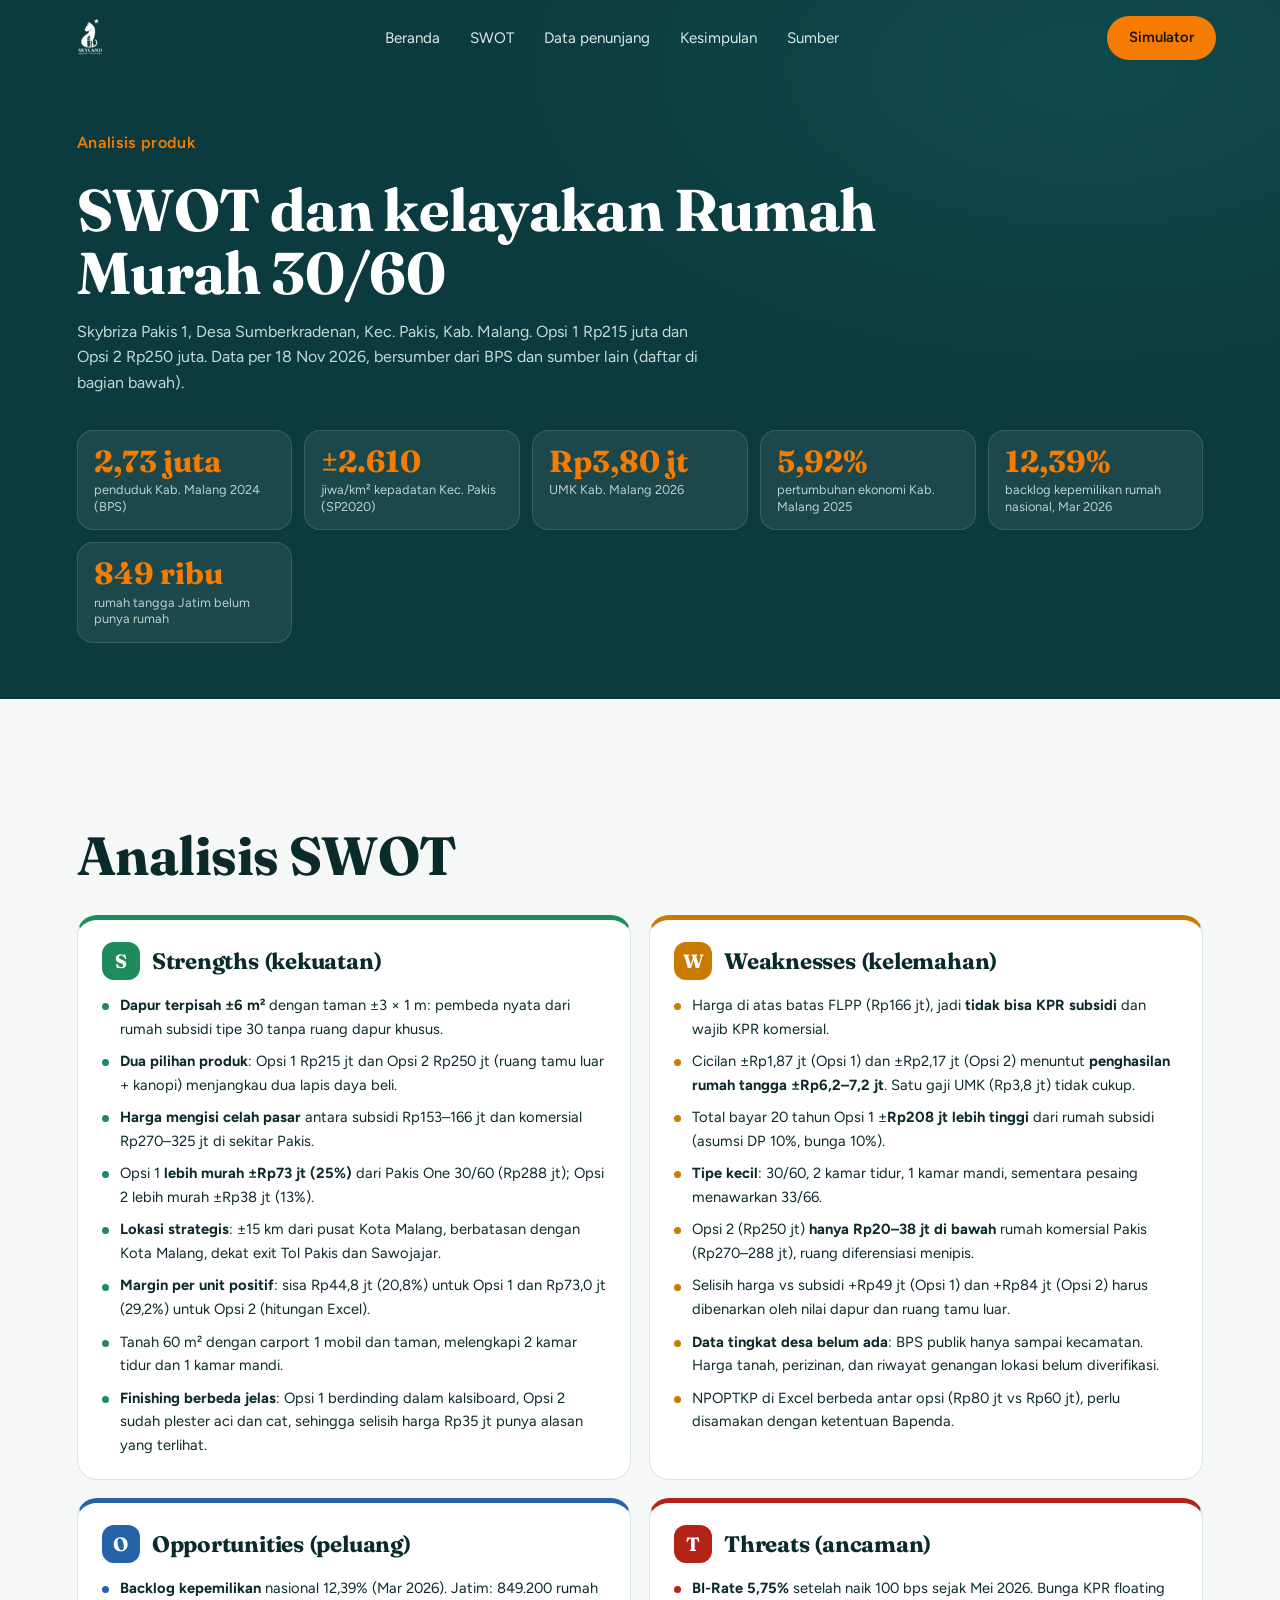
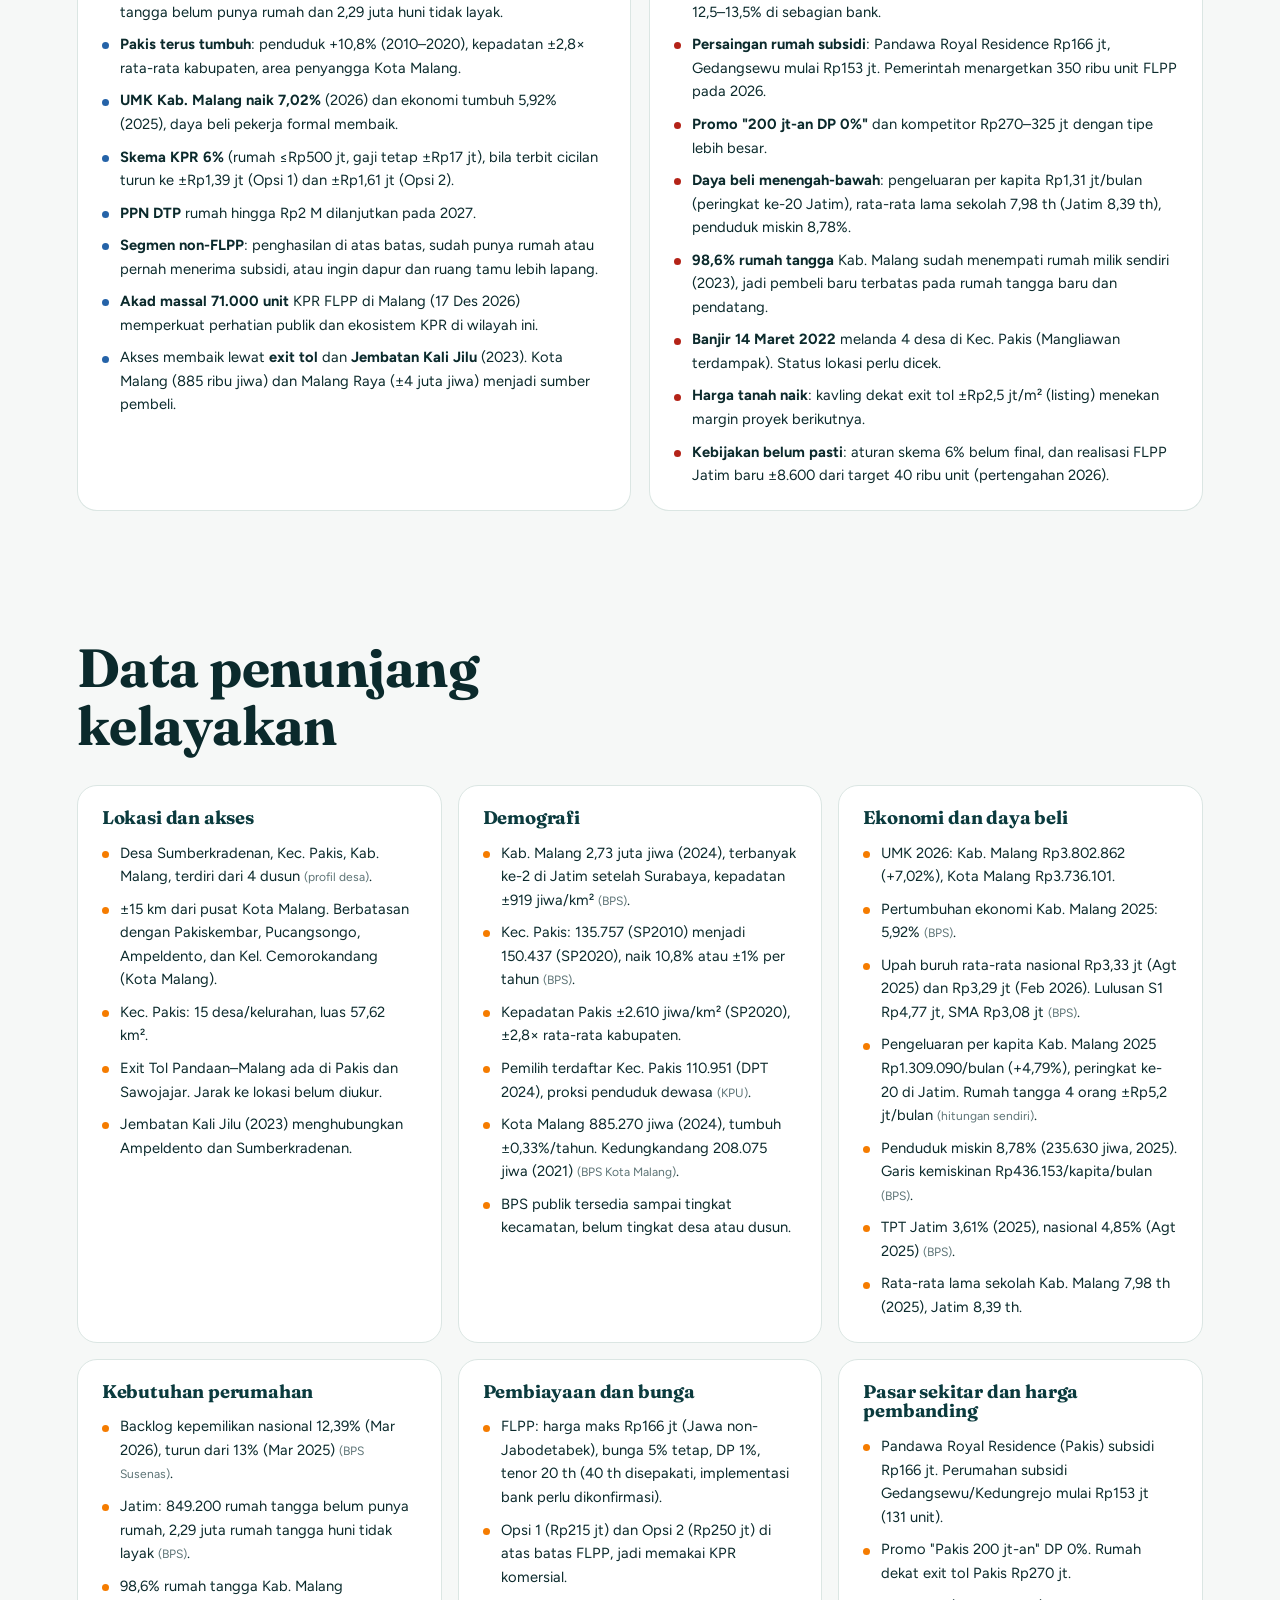
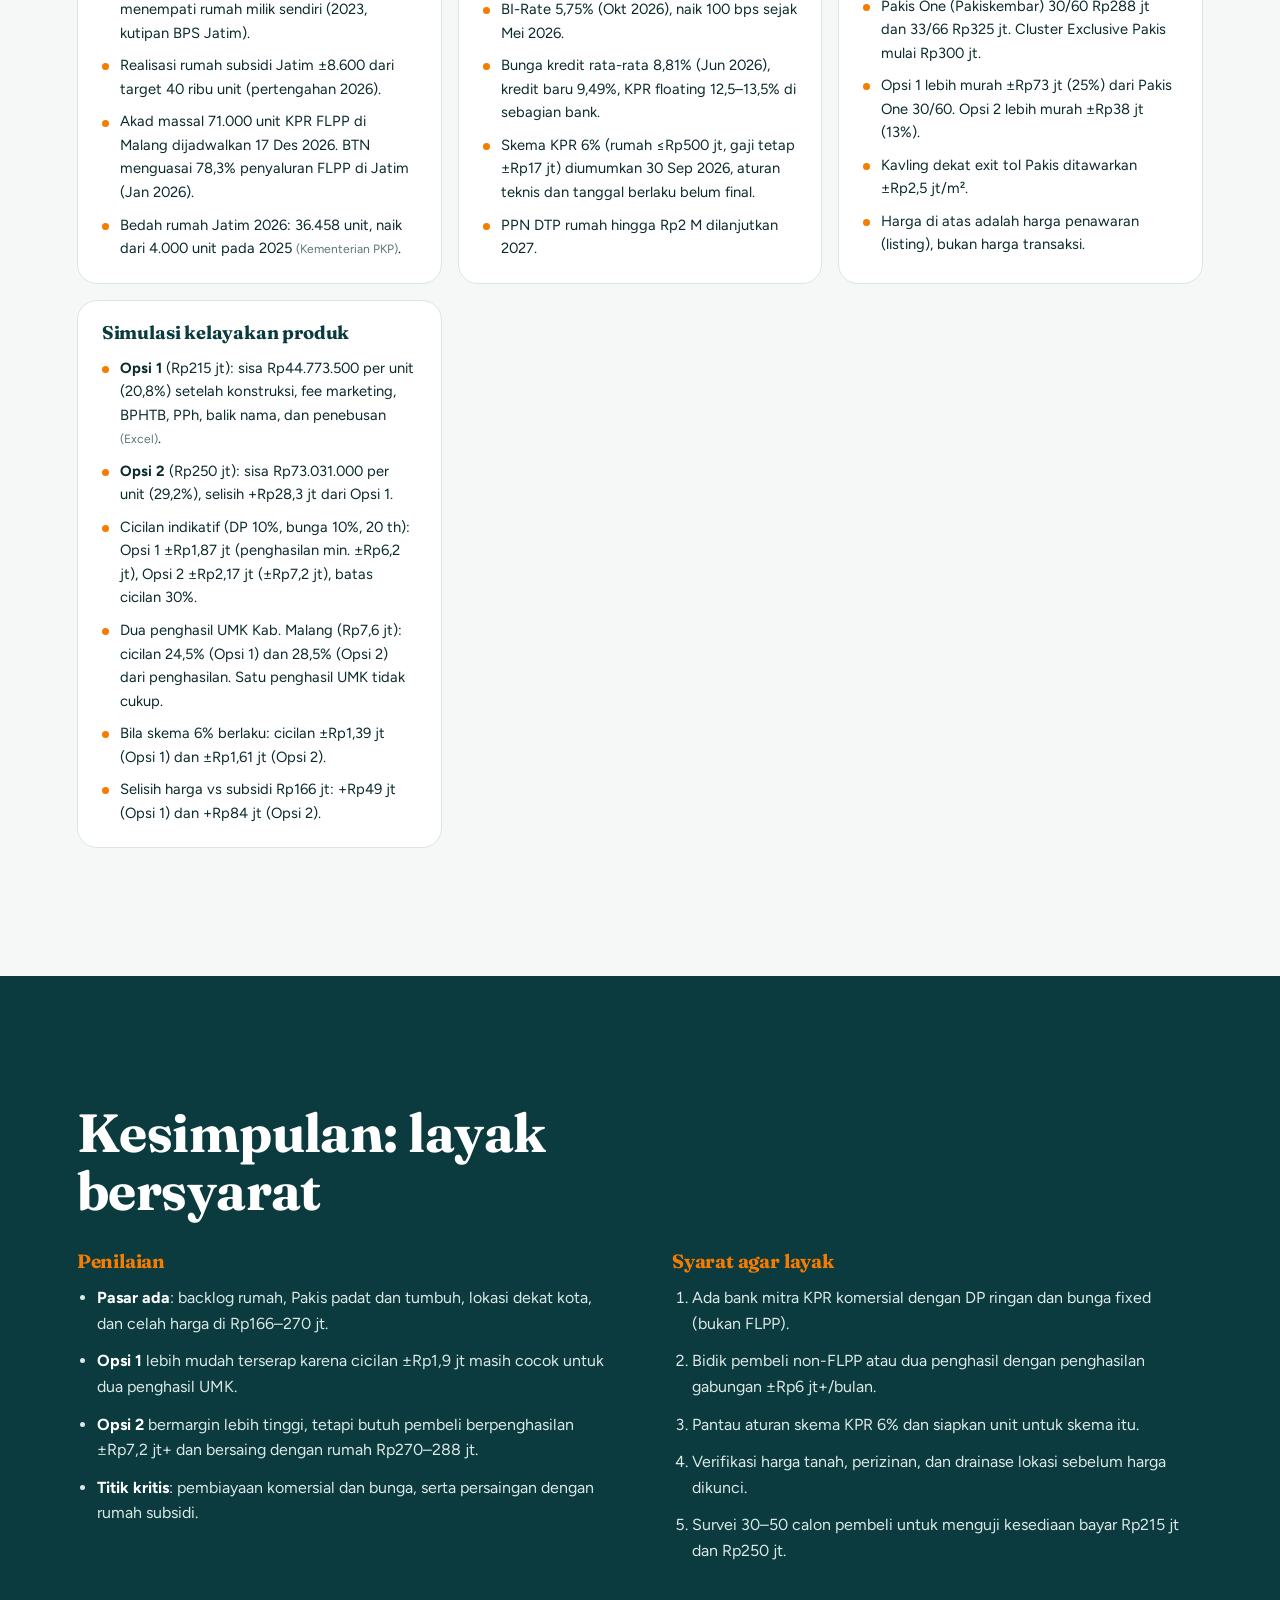
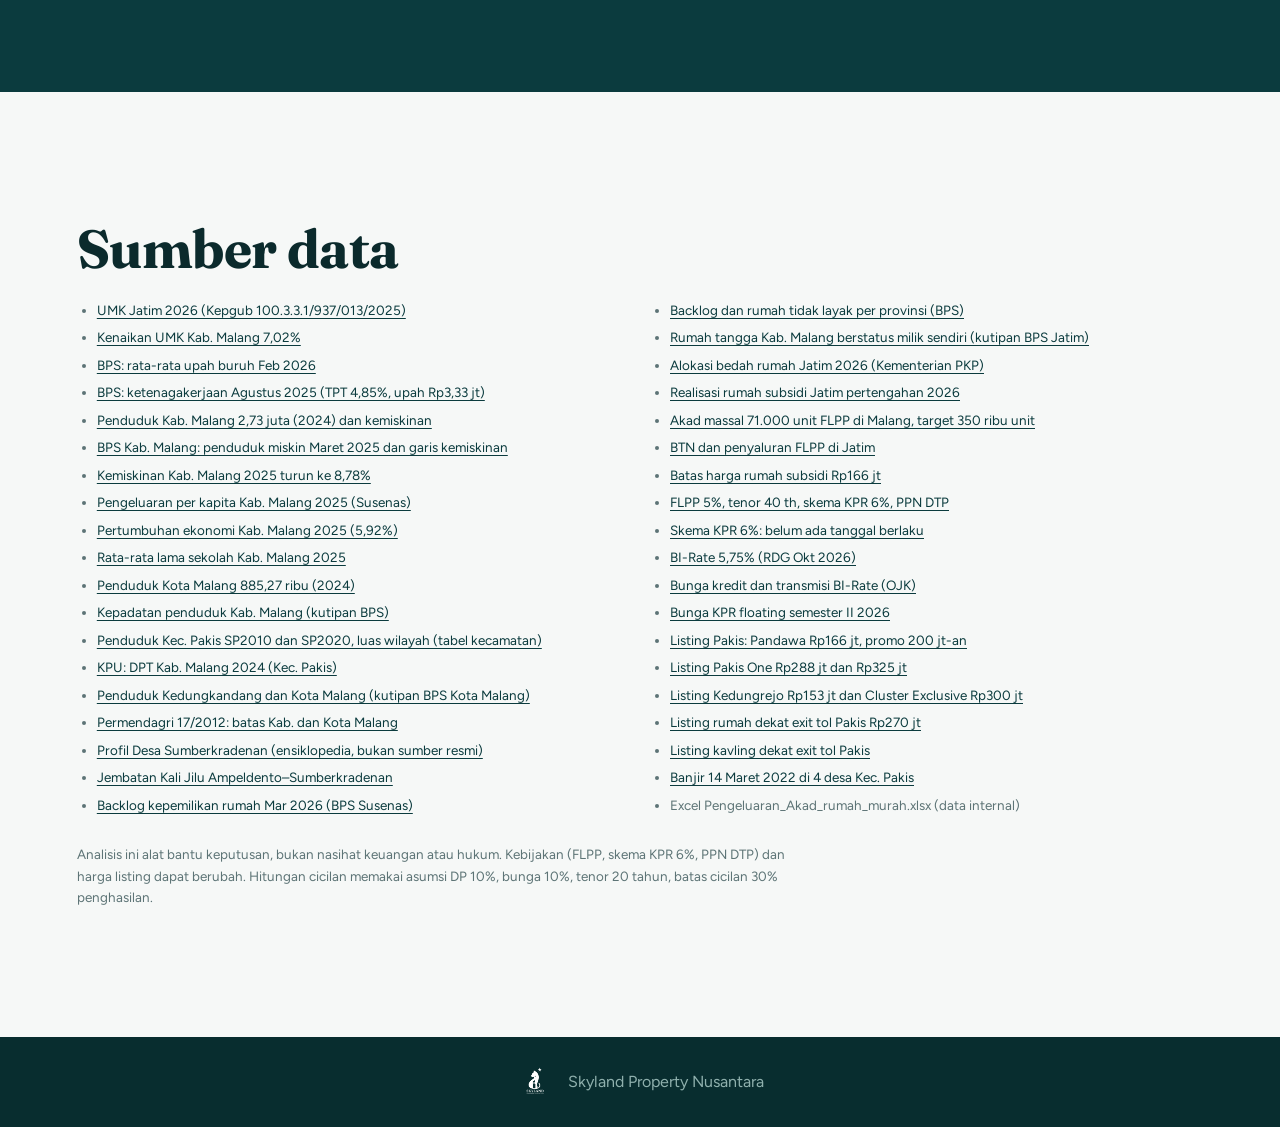
==== commit b2f8bf57: "Add files via upload" ====
--- a/analisa.html
+++ b/analisa.html
@@ -48,6 +48,7 @@
       <li><b>Lokasi strategis</b>: ±15 km dari pusat Kota Malang, berbatasan dengan Kota Malang, dekat exit Tol Pakis dan Sawojajar.</li>
       <li><b>Margin per unit positif</b>: sisa Rp44,8 jt (20,8%) untuk Opsi 1 dan Rp73,0 jt (29,2%) untuk Opsi 2 (hitungan Excel).</li>
       <li>Tanah 60 m² dengan carport 1 mobil dan taman, melengkapi 2 kamar tidur dan 1 kamar mandi.</li>
+      <li><b>Finishing berbeda jelas</b>: Opsi 1 berdinding dalam kalsiboard, Opsi 2 sudah plester aci dan cat, sehingga selisih harga Rp35 jt punya alasan yang terlihat.</li>
     </ul></article>
     <article class="sw" style="--c:#c97a00"><h3><i>W</i>Weaknesses (kelemahan)</h3><ul>
       <li>Harga di atas batas FLPP (Rp166 jt), jadi <b>tidak bisa KPR subsidi</b> dan wajib KPR komersial.</li>
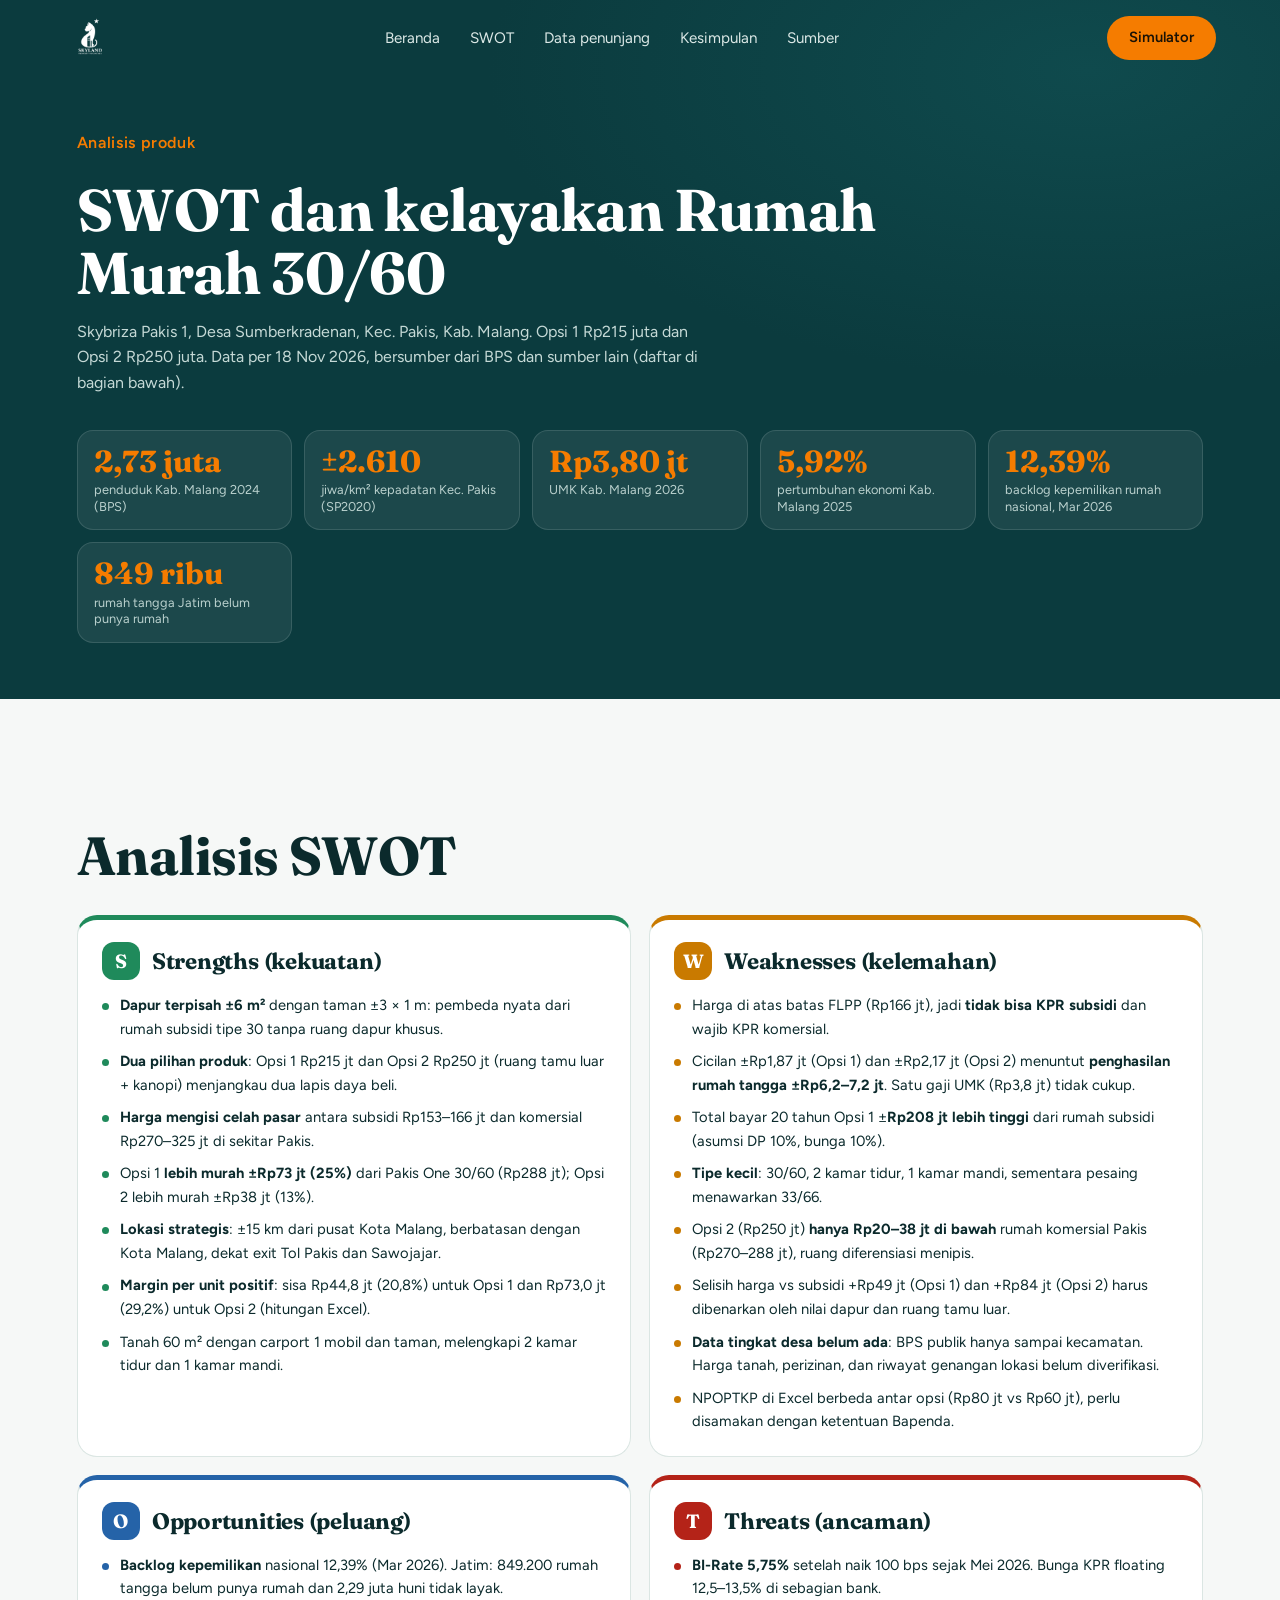
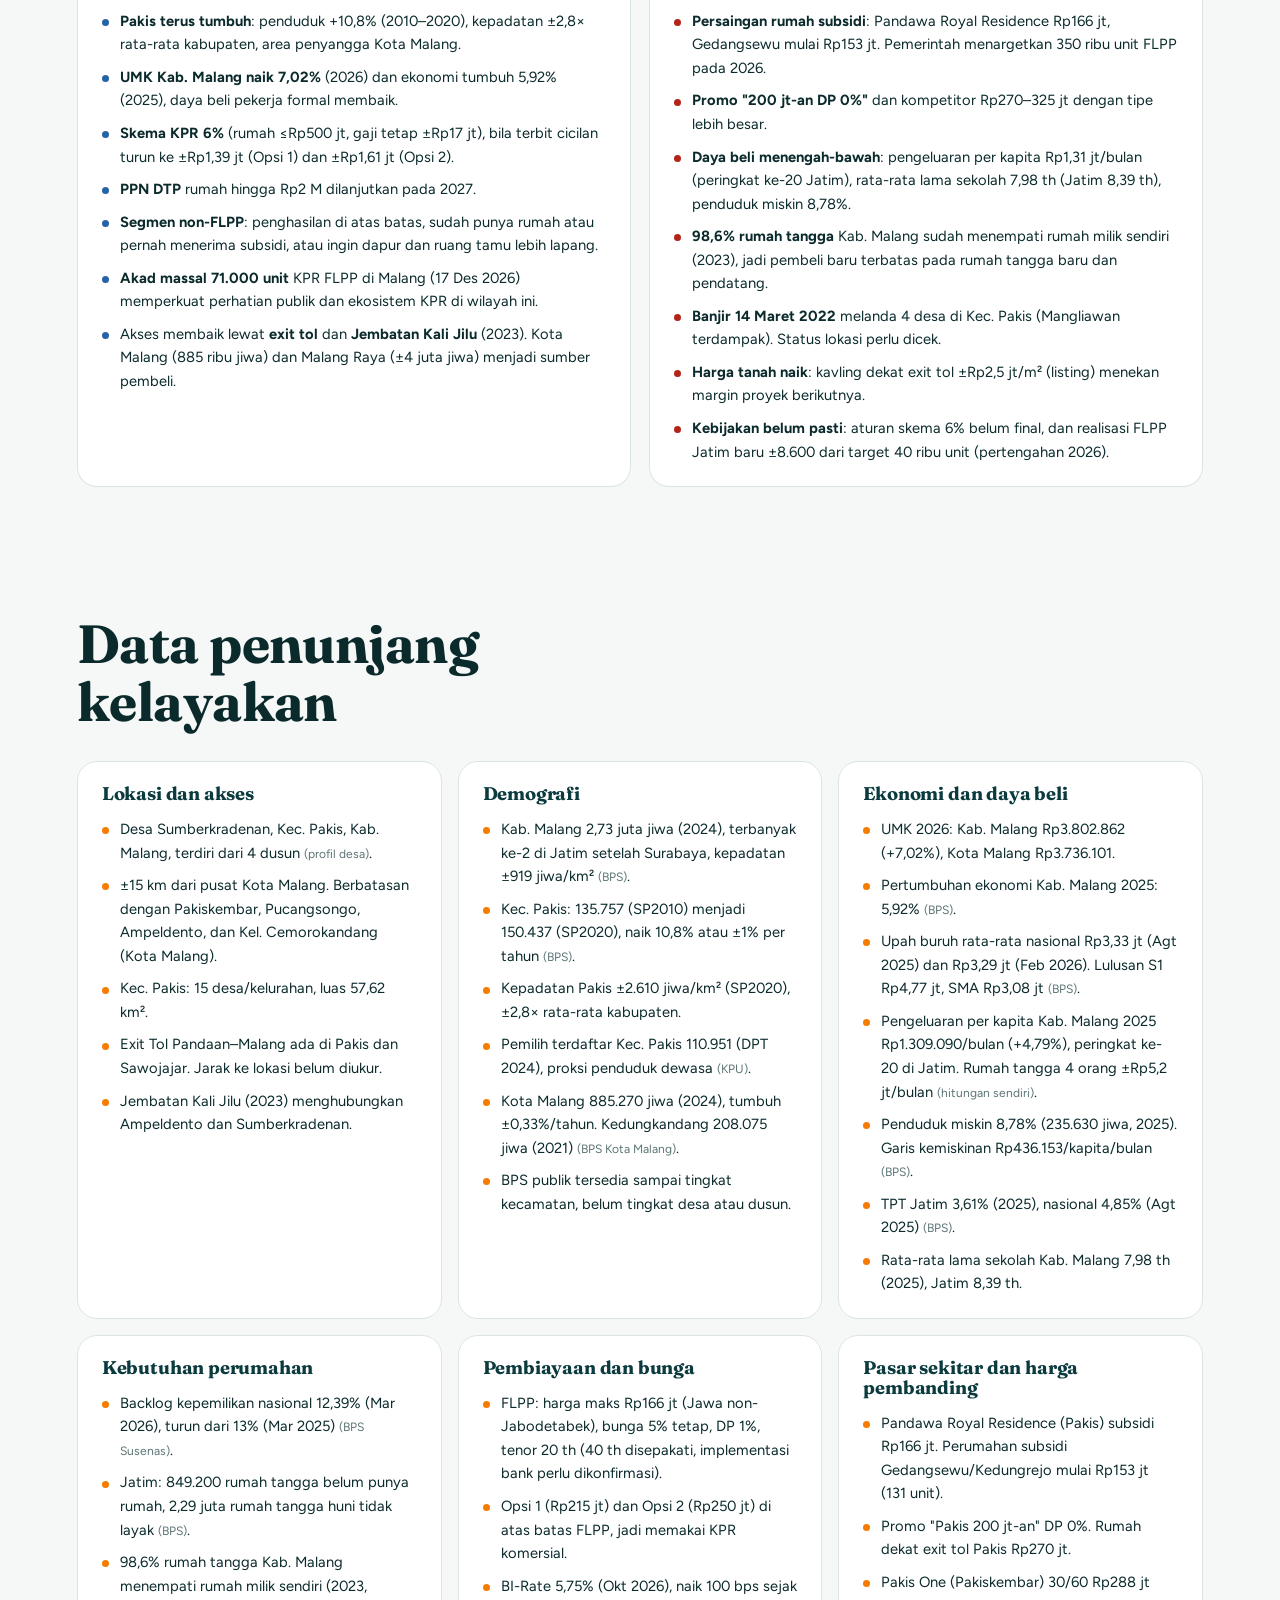
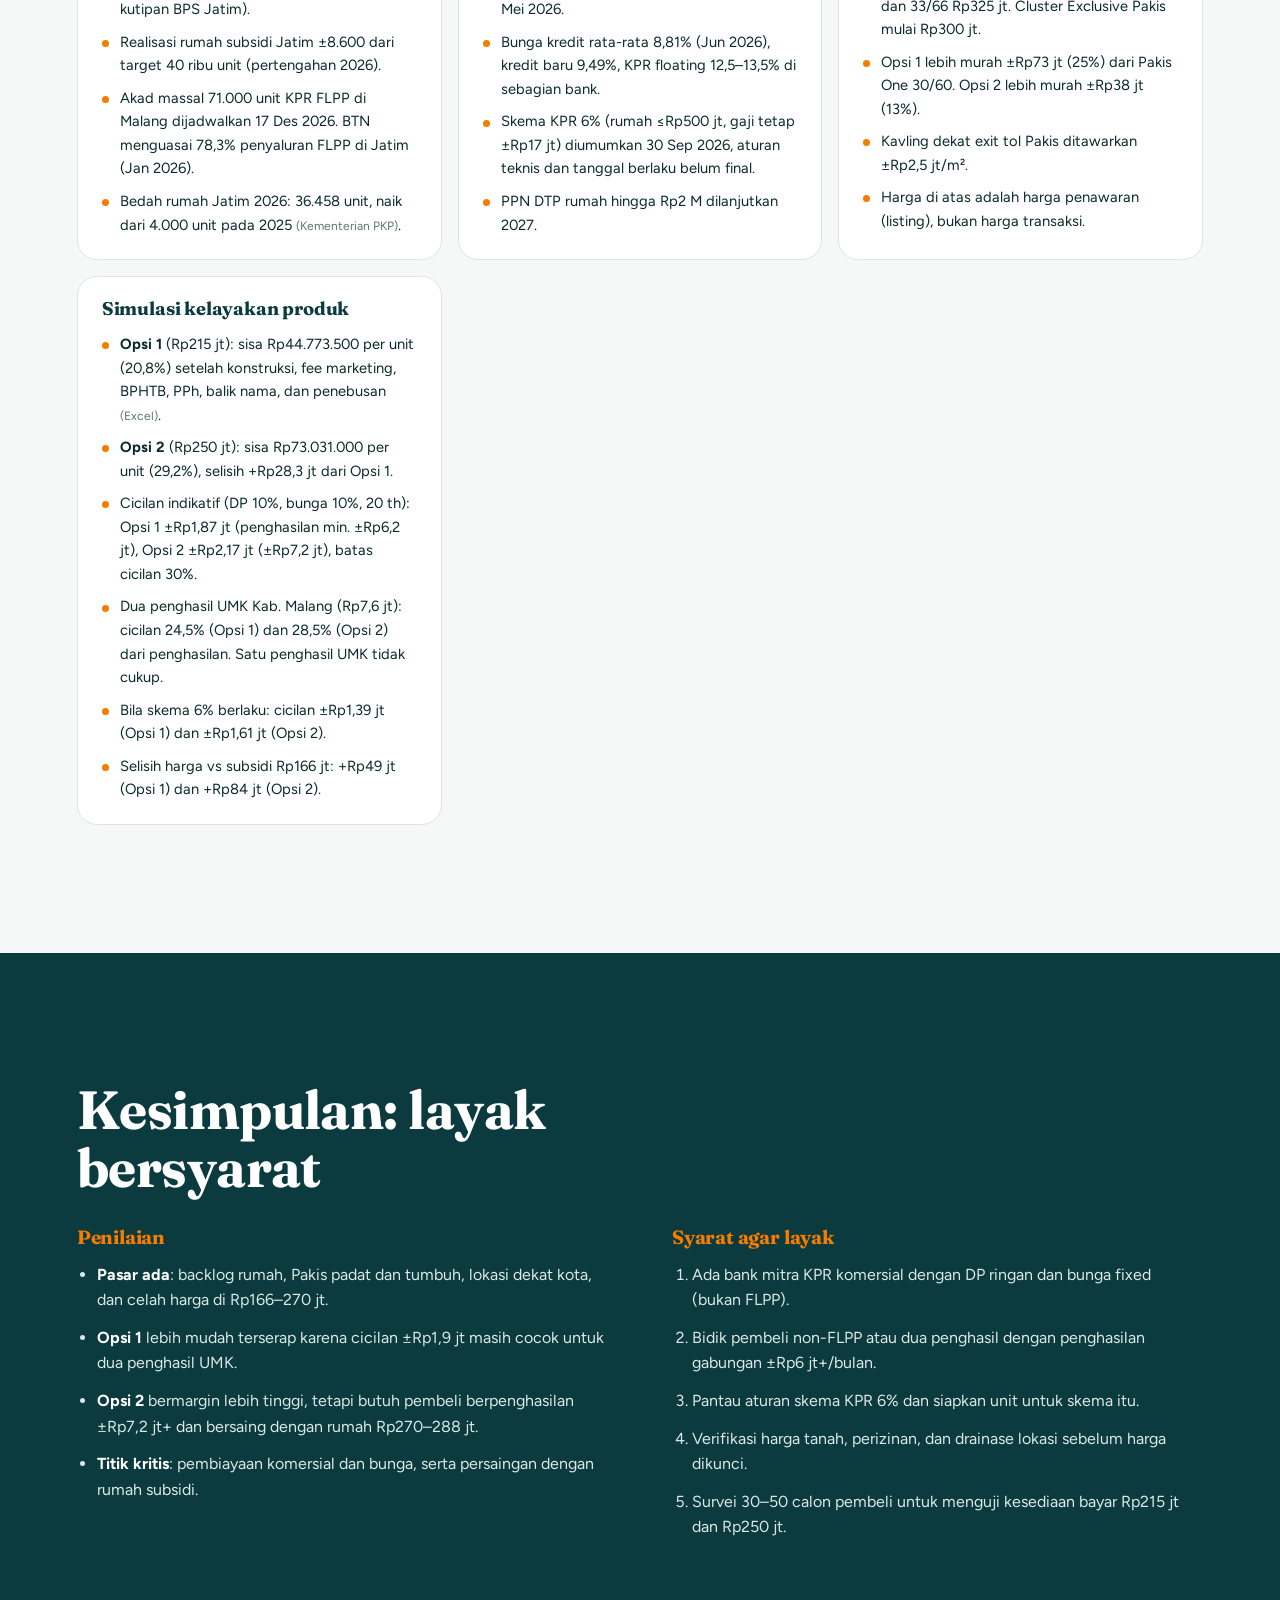
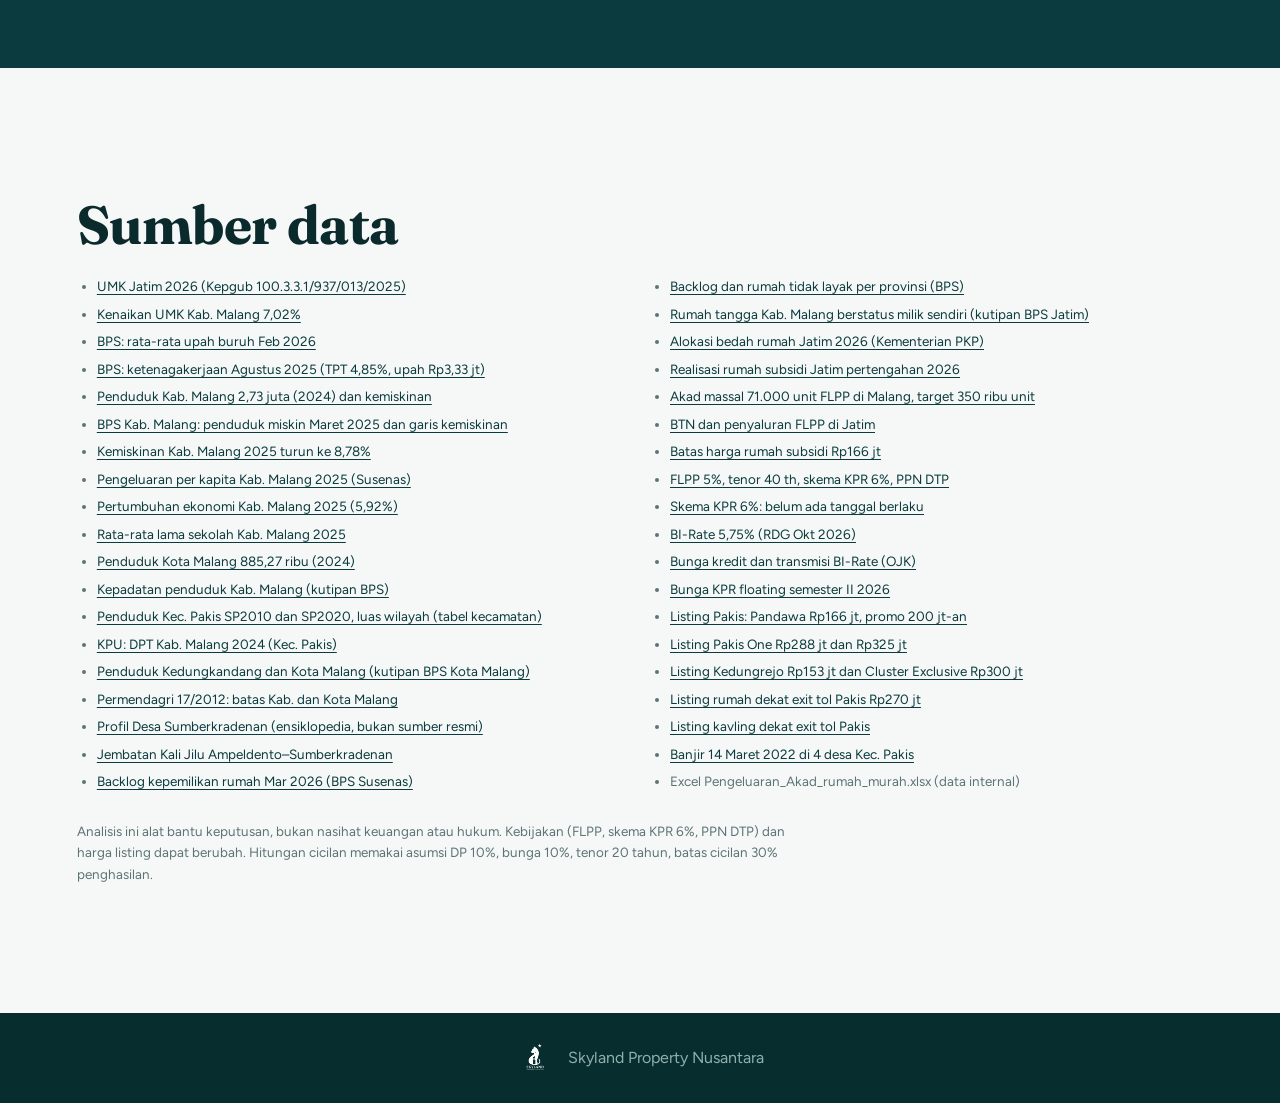
==== commit 799fc12c: "Add files via upload" ====
--- a/analisa.html
+++ b/analisa.html
@@ -12,7 +12,7 @@
 <body>
 <header class="nav" id="nav">
   <a href="index.html" class="brand"><img src="img/logo.webp" alt="Skyland Property Nusantara"></a>
-  <nav>
+  <nav id="navlinks">
     <a href="index.html">Beranda</a>
     <a href="#swot">SWOT</a>
     <a href="#data">Data penunjang</a>
@@ -20,6 +20,7 @@
     <a href="#sumber">Sumber</a>
   </nav>
   <a href="index.html#simulator" class="btn btn-sm">Simulator</a>
+  <button class="menu" id="menu" type="button" aria-label="Buka menu" aria-expanded="false" aria-controls="navlinks"><span></span></button>
 </header>
 
 <main>
@@ -48,7 +49,6 @@
       <li><b>Lokasi strategis</b>: ±15 km dari pusat Kota Malang, berbatasan dengan Kota Malang, dekat exit Tol Pakis dan Sawojajar.</li>
       <li><b>Margin per unit positif</b>: sisa Rp44,8 jt (20,8%) untuk Opsi 1 dan Rp73,0 jt (29,2%) untuk Opsi 2 (hitungan Excel).</li>
       <li>Tanah 60 m² dengan carport 1 mobil dan taman, melengkapi 2 kamar tidur dan 1 kamar mandi.</li>
-      <li><b>Finishing berbeda jelas</b>: Opsi 1 berdinding dalam kalsiboard, Opsi 2 sudah plester aci dan cat, sehingga selisih harga Rp35 jt punya alasan yang terlihat.</li>
     </ul></article>
     <article class="sw" style="--c:#c97a00"><h3><i>W</i>Weaknesses (kelemahan)</h3><ul>
       <li>Harga di atas batas FLPP (Rp166 jt), jadi <b>tidak bisa KPR subsidi</b> dan wajib KPR komersial.</li>
--- a/style.css
+++ b/style.css
@@ -288,3 +288,151 @@
 .srcl a{color:var(--teal);text-decoration:underline;text-underline-offset:3px}
 .hint2{margin-top:22px;font-size:.84rem;color:var(--mut);max-width:80ch}
 @media(max-width:900px){.swot,.concl{grid-template-columns:1fr}.srcl{columns:1}}
+
+/* Model 3D di hero */
+.stage3d{display:grid;grid-template-columns:1fr 1fr;gap:16px;width:100%;align-self:center}
+.v3{margin:0;background:rgba(255,255,255,.07);border:1px solid rgba(255,255,255,.12);border-radius:26px;overflow:hidden}
+.cv{height:min(56vh,500px);cursor:grab;touch-action:pan-y;outline-offset:-3px}
+.cv.grab{cursor:grabbing}
+.cv canvas{display:block;width:100%;height:100%}
+.v3 figcaption{padding:4px 20px 18px;display:flex;flex-wrap:wrap;align-items:baseline;gap:4px 12px}
+.v3 figcaption b{font:700 1.5rem var(--serif);color:var(--orange)}
+.v3 figcaption small{color:#cfe2df;flex-basis:100%}
+.olab3{background:var(--teal2);color:#fff;font:700 .78rem var(--sans);padding:4px 14px;border-radius:99px;border:1px solid rgba(255,255,255,.3)}
+.olab3.hi{background:var(--orange);color:#1a1205;border-color:var(--orange)}
+.hint3{grid-column:1/-1;text-align:center;color:#cfe2df;font-size:.85rem}
+.hero{grid-template-columns:.7fr 1.3fr}
+@media(max-width:900px){.hero{grid-template-columns:1fr}.cv{height:380px}}
+@media(max-width:560px){.stage3d{grid-template-columns:1fr}.cv{height:300px}}
+
+/* =====================================================
+   TAMPILAN HP / TABLET KECIL
+   ===================================================== */
+html{-webkit-text-size-adjust:100%}
+.data{grid-template-columns:repeat(auto-fit,minmax(min(330px,100%),1fr))}
+.menu{display:none}
+#range{touch-action:pan-y}
+@media(hover:none){
+  .sw:hover,.dc:hover{transform:none;box-shadow:none}
+  .trio article:hover{transform:none;background:var(--mint)}
+  .btn:hover{transform:none;box-shadow:none}
+}
+
+/* Navigasi: tombol hamburger */
+@media(max-width:900px){
+  .menu{display:grid;place-items:center;flex:none;width:44px;height:44px;margin-left:10px;border:0;border-radius:12px;background:rgba(255,255,255,.14);cursor:pointer}
+  .menu span,.menu span::before,.menu span::after{display:block;width:20px;height:2px;border-radius:2px;background:#fff;transition:.3s}
+  .menu span{position:relative}
+  .menu span::before,.menu span::after{content:"";position:absolute;left:0}
+  .menu span::before{top:-6px}.menu span::after{top:6px}
+  .nav.open .menu span{background:transparent}
+  .nav.open .menu span::before{top:0;transform:rotate(45deg)}
+  .nav.open .menu span::after{top:0;transform:rotate(-45deg)}
+  .nav .btn-sm{margin-left:auto}
+  .nav.open{background:var(--teal)}
+  .nav nav{display:flex;flex-direction:column;gap:0;position:absolute;top:100%;left:0;right:0;padding:4px clamp(20px,5vw,64px) 14px;background:var(--teal);box-shadow:0 26px 40px -20px rgba(0,0,0,.6);opacity:0;visibility:hidden;transform:translateY(-8px);transition:.25s}
+  .nav.open nav{opacity:1;visibility:visible;transform:none}
+  .nav nav a{padding:14px 0;font-size:1.05rem;border-bottom:1px solid rgba(255,255,255,.1)}
+  .nav nav a:last-child{border-bottom:0}
+  .nav nav a::after{display:none}
+}
+
+@media(max-width:700px){
+  .brand img{height:42px}
+  .btn-sm{padding:9px 16px;font-size:.85rem}
+  .sec{padding:60px 20px}
+  h2{max-width:none}
+
+  /* Hero */
+  .hero{min-height:0;padding:96px 20px 48px;gap:26px}
+  .hero h1{font-size:clamp(2.3rem,10.5vw,3rem)}
+  .tag{margin-bottom:16px;font-size:.95rem}
+  .lead{font-size:1.05rem;margin:18px 0 24px}
+  .hero-cta{gap:10px 12px}
+  .hero-cta .price{font-size:.95rem;padding:10px 18px}
+  .v3{border-radius:22px}
+  .v3 figcaption{padding:2px 16px 14px}
+  .v3 figcaption b{font-size:1.3rem}
+
+  /* Perbandingan denah */
+  .compare{height:500px;border-radius:20px;margin-top:28px}
+  .cap{top:10px;max-width:46%}
+  .cap small{font-size:.8rem}
+  .cap b{font-size:1.05rem;margin:2px 0}
+  .pane img{top:68px;height:calc(100% - 80px)}
+  .handle i{width:44px;height:44px}
+  .handle i::before{left:11px}.handle i::after{right:11px}
+
+  /* Denah interaktif */
+  .denah-wrap{gap:26px}
+  .plan{width:100%;max-width:340px;padding:10px;border-radius:18px}
+  .pin{width:32px;height:32px;margin:-16px 0 0 -16px;font-size:.9rem;border-width:2px}
+  .switch button{padding:9px 20px}
+  .rooms ul{margin-top:18px}
+  .rooms li{padding:11px 12px;gap:14px}
+  .rooms li.on{transform:none}
+  .rooms li>i{width:36px;height:36px}
+  .rooms li b{font-size:1.05rem}
+  .rooms li span{font-size:.9rem}
+
+  /* Simulator */
+  #simulator.sec{padding:40px 10px}
+  .simcard{padding:18px 12px;border-radius:22px}
+  .simcard h2 small{display:block;margin-top:4px}
+  .subd{font-size:.88rem}
+  .simgrid{gap:14px}
+  .sc{padding:16px 12px}
+  .sc h3{flex-wrap:wrap}
+  .fields{gap:10px 8px}
+  .fields label{font-size:.78rem;align-content:end}
+  .fields input{font-size:16px;padding:10px 34px 10px 10px}
+  .fields .u{right:9px;font-size:.7rem}
+  .res{font-size:.84rem}
+  .res tr.k td{font-size:1.1rem}
+  .simdiff{font-size:.88rem;padding:12px 14px}
+
+  /* Dapur */
+  .kitchen{margin-top:28px;gap:26px}
+  .tilt{border-radius:20px}
+  .badge{left:12px;bottom:12px;padding:8px 16px;font-size:.9rem}
+  .feats{gap:20px}
+
+  /* Harga, gaya hidup, spesifikasi */
+  .money.prices{margin-top:30px;gap:36px}
+  .trio{margin-top:28px;gap:14px}
+  .trio article{padding:26px 22px}
+  .trio h3{font-size:1.4rem}
+  .specpair{margin-top:30px;gap:34px}
+  .cta{padding:70px 20px}
+  .cta .btn{width:100%;max-width:340px}
+
+  /* Halaman analisis */
+  .ahero{padding:100px 20px 40px}
+  .ahero h1{font-size:clamp(1.9rem,8vw,2.6rem)}
+  .figs{grid-template-columns:1fr 1fr;gap:10px;margin-top:26px}
+  .fig{padding:12px}
+  .fig b{font-size:1.4rem}
+  .fig span{font-size:.74rem}
+  .swot{gap:14px;margin-top:22px}
+  .sw,.dc{padding:18px 16px;border-radius:16px}
+  .sw h3{font-size:1.2rem}
+  .sw ul,.dc ul{font-size:.9rem}
+  .data{gap:14px}
+  .srcl{font-size:.8rem;overflow-wrap:anywhere}
+}
+
+@media(max-width:560px){
+  .cv{height:320px}
+  .spec-col .specs{grid-template-columns:1fr 1fr;gap:10px}
+  .spec-col .specs div{padding:16px;font-size:.88rem;border-radius:18px}
+  .spec-col .specs b{font-size:1.7rem}
+  .spec-col h3{font-size:1.25rem}
+}
+
+@media(max-width:380px){
+  .brand img{height:36px}
+  .btn-sm{padding:8px 12px;font-size:.8rem}
+  .menu{width:40px;height:40px;margin-left:8px}
+  .pricebig{font-size:3rem}
+  .fields input{padding-right:30px}
+}
